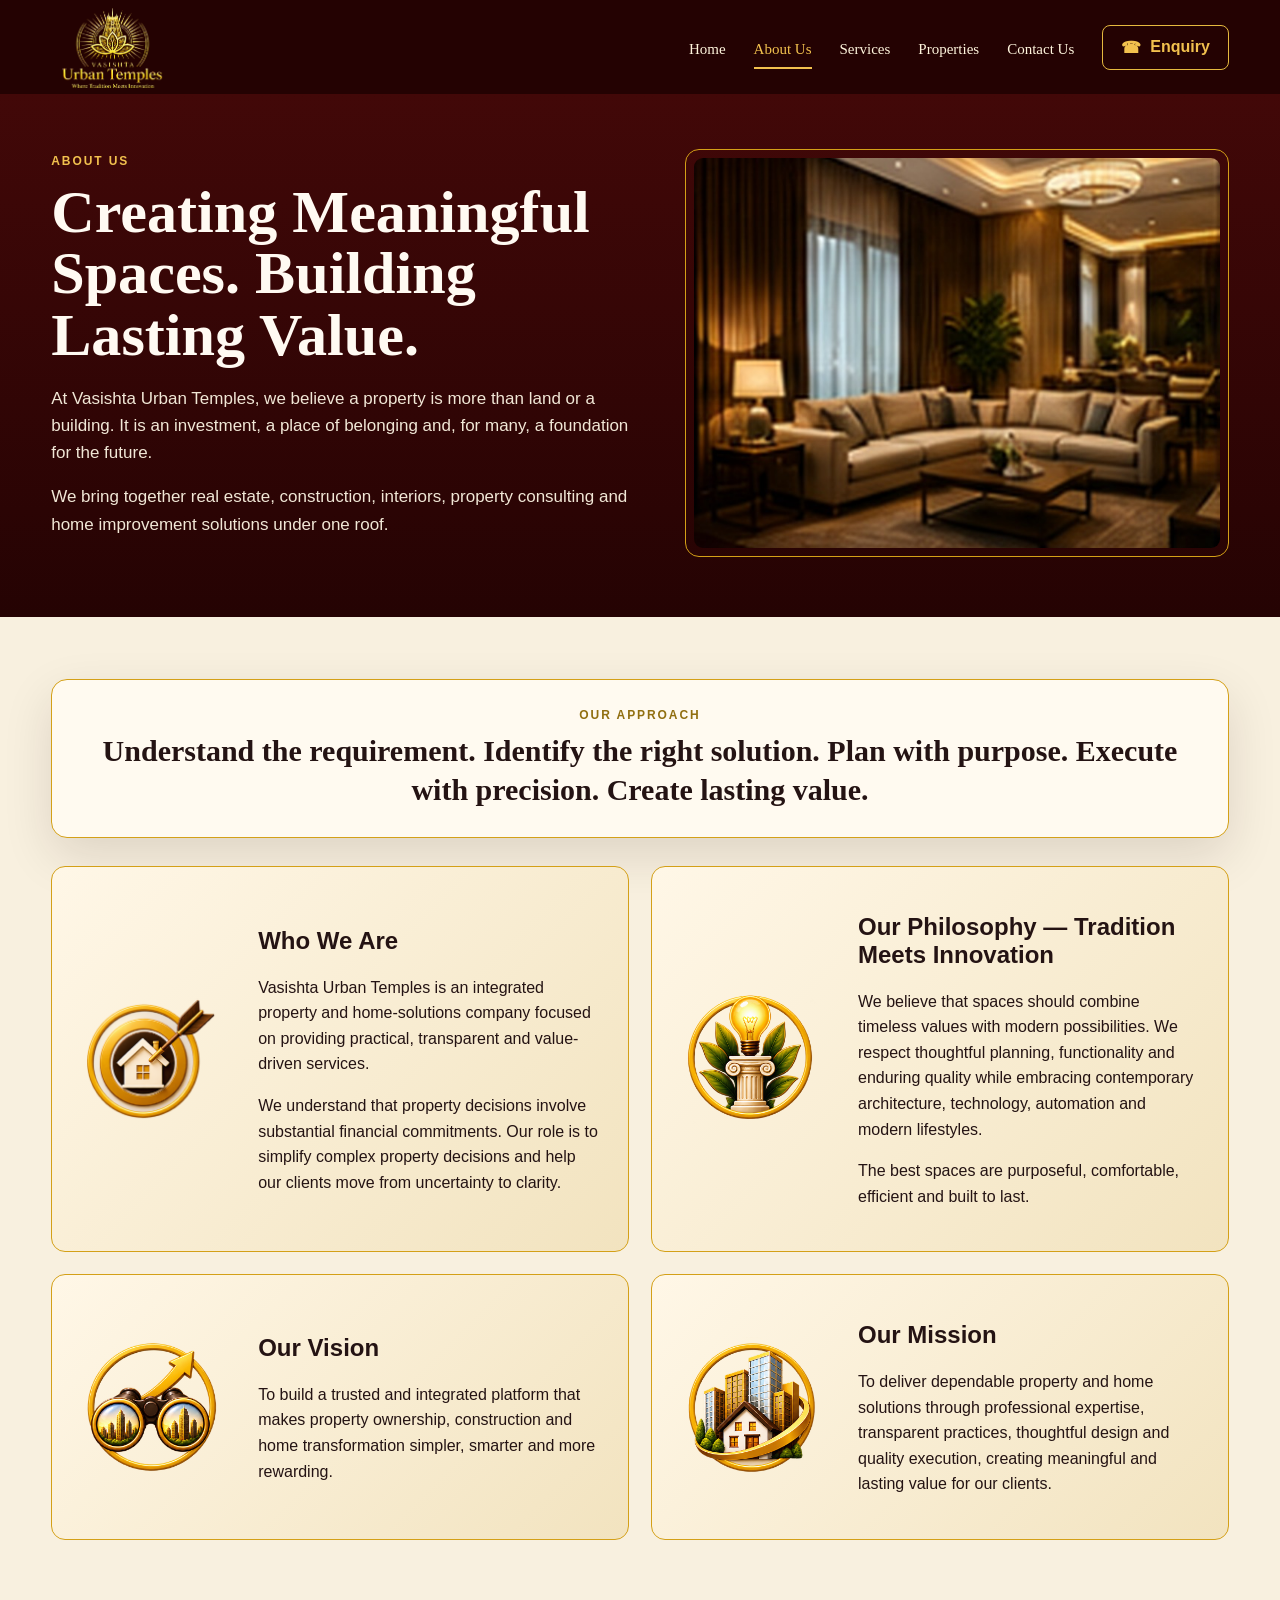
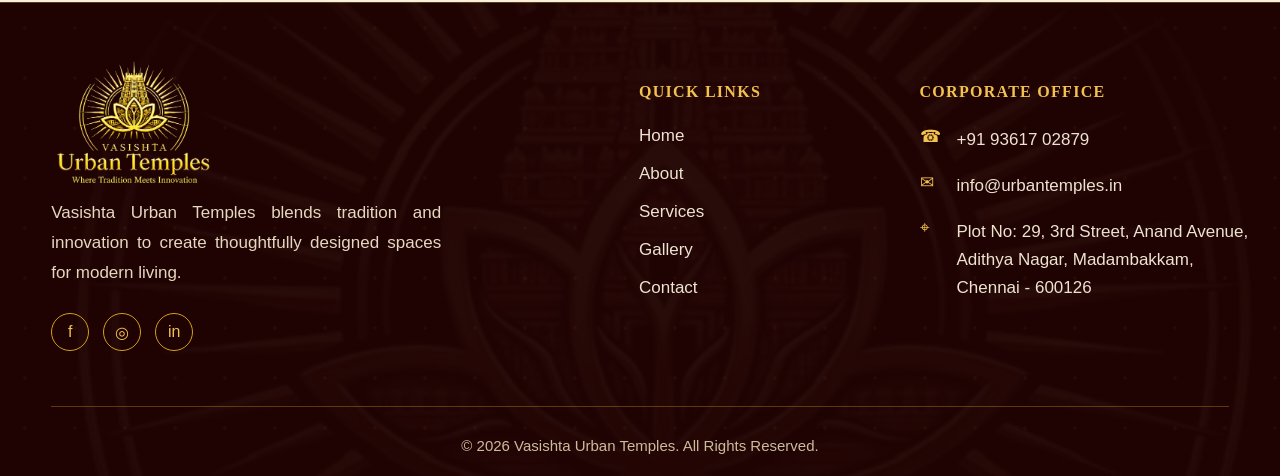
==== about.html @ 398b9331 "Updated Commit" ====
<!doctype html>
<html lang="en">

<head>
    <meta charset="utf-8">
    <meta name="viewport" content="width=device-width, initial-scale=1">
    <title>About Us | Vasishta Urban Temples</title>
    <meta name="description"
        content="Learn about Vasishta Urban Temples, our approach, philosophy, vision and mission.">
    <link rel="stylesheet" href="css/style.css">
</head>

<body data-page="about">

    <header class="site-header" id="site-header">
        <div class="header-ornament ornament-left"></div>
        <div class="header-inner container">
            <a class="brand" href="index.html" aria-label="Vasishta Urban Temples home">
                <img src="assets/logo/logo-transparent.png" alt="Vasishta Urban Temples logo">
            </a>
            <button class="menu-toggle" aria-label="Open navigation" aria-expanded="false" aria-controls="primary-nav">
                <span></span><span></span><span></span>
            </button>
            <nav id="primary-nav" class="primary-nav" aria-label="Primary navigation">
                <a data-page="home" href="index.html">Home</a>
                <a data-page="about" href="about.html">About Us</a>
                <a data-page="services" href="services.html">Services</a>
                <a data-page="properties" href="properties.html">Properties</a>
                <!-- <a data-page="why" href="index.html#why-choose-us">Why Us</a>
      <a data-page="projects" href="properties.html#projects">Projects</a>
      <a data-page="blog" href="about.html#philosophy">Blog</a> -->
                <a data-page="contact" href="contact.html">Contact Us</a>
            </nav>
            <a class="header-enquiry" href="contact.html"><span class="phone-icon">☎</span> Enquiry</a>
        </div>
        <div class="header-ornament ornament-right"></div>
    </header>
    <main>
        <section class="page-hero about-hero">
            <div class="container page-hero-grid">
                <div class="reveal"><span class="eyebrow">About Us</span>
                    <h1>Creating Meaningful Spaces. Building Lasting Value.</h1>
                    <p>At Vasishta Urban Temples, we believe a property is more than land or a building. It is an
                        investment, a place of belonging and, for many, a foundation for the future.</p>
                    <p>We bring together real estate, construction, interiors, property consulting and home improvement
                        solutions under one roof.</p>
                </div>
                <div class="page-hero-image reveal"><img src="assets/about/interior.jpg"
                        alt="Warm contemporary interior"></div>
            </div>
        </section>
        <section class="cream-section">
            <div class="container">

                <div class="approach-card reveal">
                    <div class="eyebrow dark">Our Approach</div>
                    <h2>Understand the requirement. Identify the right solution. Plan with purpose. Execute with
                        precision. Create lasting value.</h2>
                </div>

                <div class="two-card-grid">

                    <div class="vision-card">
                        <div class="about-card-icon">
                            <img src="assets/about-icons/who-we-are.png" alt="Who We Are">
                        </div>

                        <div class="about-card-content">
                            <h2>Who We Are</h2>

                            <p>
                                Vasishta Urban Temples is an integrated property and home-solutions
                                company focused on providing practical, transparent and value-driven services.
                            </p>

                            <p>
                                We understand that property decisions involve substantial financial
                                commitments. Our role is to simplify complex property decisions and help
                                our clients move from uncertainty to clarity.
                            </p>
                        </div>
                    </div>

                    <div class="vision-card">
                        <div class="about-card-icon">
                            <img src="assets/about-icons/philosophy.png" alt="Our Philosophy">
                        </div>

                        <div class="about-card-content">
                            <h2>Our Philosophy — Tradition Meets Innovation</h2>

                            <p>
                                We believe that spaces should combine timeless values with modern
                                possibilities. We respect thoughtful planning, functionality and enduring
                                quality while embracing contemporary architecture, technology, automation
                                and modern lifestyles.
                            </p>

                            <p>
                                The best spaces are purposeful, comfortable, efficient and built to last.
                            </p>
                        </div>
                    </div>

                </div>
                <div class="vision-mission">

                    <div class="vision-card">
                        <div class="about-card-icon">
                            <img src="assets/about-icons/vision.png" alt="Our Vision">
                        </div>

                        <div class="about-card-content">
                            <h2>Our Vision</h2>

                            <p>
                                To build a trusted and integrated platform that makes property ownership,
                                construction and home transformation simpler, smarter and more rewarding.
                            </p>
                        </div>
                    </div>

                    <div class="vision-card">
                        <div class="about-card-icon">
                            <img src="assets/about-icons/mission.png" alt="Our Mission">
                        </div>

                        <div class="about-card-content">
                            <h2>Our Mission</h2>

                            <p>
                                To deliver dependable property and home solutions through professional
                                expertise, transparent practices, thoughtful design and quality execution,
                                creating meaningful and lasting value for our clients.
                            </p>
                        </div>
                    </div>

                </div>
            </div>
        </section>
        <!-- <section class="about-journey-section">
            <div class="container">

                <div class="about-journey-header reveal">
                    <span class="eyebrow">OUR APPROACH</span>

                    <h2>
                        A Better Property Journey
                        <span>Starts With Better Decisions.</span>
                    </h2>

                    <p>
                        We help people find the right property, create the right home,
                        improve the spaces they already own and make better property decisions.
                    </p>
                </div>

                <div class="about-journey-grid">

        
                    <<article class="about-journey-card reveal">
                        <div class="about-journey-icon">
                            <svg viewBox="0 0 64 64">
                                <path d="M8 31 32 11l24 20" />
                                <path d="M14 28v25h36V28" />
                                <path d="M25 53V37h14v16" />
                            </svg>
                        </div>


                        <h3>Find the Right Property</h3>

                        <p>
                            Identify properties that match your location, budget,
                            requirements and long-term objectives.
                        </p>
                    </article>


                    <article class="about-journey-card reveal">
                        <div class="about-journey-icon">
                            <svg viewBox="0 0 64 64">
                                <path d="M10 54V25l22-15 22 15v29Z" />
                                <path d="M20 54V38h24v16" />
                                <path d="M22 25h20" />
                            </svg>
                        </div>

                        <h3>Create the Right Home</h3>

                        <p>
                            From planning to construction and interiors, we help create
                            spaces that combine functionality, quality and thoughtful design.
                        </p>
                    </article>


                    <article class="about-journey-card reveal">
                        <div class="about-journey-icon">
                            <svg viewBox="0 0 64 64">
                                <path d="M12 48h40" />
                                <path d="M18 42V27h9v15" />
                                <path d="M28 42V19h9v23" />
                                <path d="M38 42V25h9v17" />
                                <path d="M14 18l12-7 11 5 14-9" />
                            </svg>
                        </div>


                        <h3>Transform What You Own</h3>

                        <p>
                            Improve existing spaces through renovation, interiors,
                            smart-home solutions, security and practical upgrades.
                        </p>
                    </article>

                </div>

                <section class="about-belief-section">

                    <div class="container">

                        <div class="about-belief-intro reveal">

                            <div>
                                <span class="eyebrow">WHAT WE BELIEVE</span>

                                <h2>
                                    Spaces Should Be
                                    <span>Purposeful, Personal &amp; Built to Last.</span>
                                </h2>
                            </div>

                            <p>
                                We believe the best spaces are not merely impressive.
                                They should be purposeful, comfortable, efficient and
                                built to last.
                            </p>

                        </div>


                        <div class="about-belief-grid">

                            <article class="about-belief-card reveal">

                                <div class="belief-icon">
                                    <svg viewBox="0 0 64 64">
                                        <path d="M8 31 32 10l24 21" />
                                        <path d="M14 28v26h36V28" />
                                        <path d="M25 54V38h14v16" />
                                    </svg>
                                </div>


                                <h3>Purpose Over Appearance</h3>

                                <p>
                                    Good spaces are designed around how people live,
                                    work and use them — not simply how they look.
                                </p>

                            </article>


                            <article class="about-belief-card reveal">

                                <div class="belief-icon">
                                    <svg viewBox="0 0 64 64">
                                        <circle cx="32" cy="32" r="22" />
                                        <path d="M19 32h26" />
                                        <path d="M32 19v26" />
                                        <path d="m21 21 22 22" />
                                    </svg>
                                </div>


                                <h3>Tradition Meets Innovation</h3>

                                <p>
                                    We respect timeless values while embracing
                                    contemporary architecture, technology and modern lifestyles.
                                </p>

                            </article>

                            <article class="about-belief-card reveal">

                                <div class="belief-icon">
                                    <svg viewBox="0 0 64 64">
                                        <path d="M10 52h44" />
                                        <path d="M16 43V29h8v14" />
                                        <path d="M28 43V21h8v22" />
                                        <path d="M40 43V14h8v29" />
                                        <path d="m12 21 13-7 11 5 16-10" />
                                    </svg>
                                </div>


                                <h3>Built for Lasting Value</h3>

                                <p>
                                    Our aim goes beyond completing a transaction or project.
                                    We focus on creating meaningful, long-term value.
                                </p>

                            </article>

                        </div>


                        <div class="about-belief-cta reveal">

                            <div>
                                <span class="eyebrow">BUILDING MORE THAN SPACES</span>

                                <h3>
                                    A property can be an investment.
                                    A thoughtfully created space can become a legacy.
                                </h3>
                            </div>

                            <a href="contact.html" class="btn btn-primary">
                                Talk to Us
                                <span>→</span>
                            </a>

                        </div>

                    </div>

                </section> -->

        </div>
        </section>
    </main>
    <footer class="site-footer">
        <div class="footer-pattern"></div>

        <div class="container footer-grid">

            <!-- LEFT : BRAND -->
            <div class="footer-brand">

                <img src="assets/logo/logo-transparent.png" alt="Vasishta Urban Temples" class="footer-logo">

                <p class="footer-description">
                    Vasishta Urban Temples blends tradition and innovation to create
                    thoughtfully designed spaces for modern living.
                </p>

                <div class="socials" aria-label="Social links">
                    <a href="#" aria-label="Facebook">f</a>
                    <a href="#" aria-label="Instagram">◎</a>
                    <a href="#" aria-label="LinkedIn">in</a>
                </div>

            </div>


            <!-- CENTER : QUICK LINKS -->
            <div class="footer-links-column">

                <h4>QUICK LINKS</h4>

                <div class="footer-links">
                    <a href="index.html">Home</a>
                    <a href="about.html">About</a>
                    <a href="services.html">Services</a>
                    <a href="properties.html">Gallery</a>
                    <a href="contact.html">Contact</a>
                </div>

            </div>


            <!-- RIGHT : CORPORATE OFFICE -->
            <div class="footer-contact">

                <h4>CORPORATE OFFICE</h4>

                <div class="footer-contact-item">
                    <span>☎</span>
                    <p>+91 93617 02879</p>
                </div>

                <div class="footer-contact-item">
                    <span>✉</span>
                    <p>info@urbantemples.in</p>
                </div>

                <div class="footer-contact-item">
                    <span>⌖</span>
                    <p>
                        Plot No: 29, 3rd Street, Anand Avenue,<br>
                        Adithya Nagar, Madambakkam,<br>
                        Chennai - 600126
                    </p>
                </div>

            </div>

        </div>


        <!-- COPYRIGHT -->
        <div class="footer-bottom container">

            <span>
                © 2026 Vasishta Urban Temples. All Rights Reserved.
            </span>

        </div>

    </footer>
    <script src="js/script.js"></script>
</body>

</html>
---- css/style.css ----
/* ============================================================
   VASISHTA URBAN TEMPLES — CLEANED STYLESHEET
   Base styles first; all responsive media queries grouped at bottom.
   Exact duplicate selectors merged with final declarations preserved.
   ============================================================ */

/* ============================================================
   GLOBAL
   ============================================================ */
:root {
    --maroon: #3a0505;
    --maroon-2: #250303;
    --maroon-3: #4a0808;
    --gold: #d4a017;
    --gold-2: #e5b93f;
    --gold-3: #f2c14e;
    --cream: #f8f0df;
    --cream-2: #fff8ea;
    --ink: #241313;
    --white: #fffaf2;
    --shadow: 0 22px 55px rgba(0, 0, 0, .32);
    --max: 1260px;
}

* {
    box-sizing: border-box;
}

html {
    scroll-behavior: smooth;
}

body {
    margin: 0;
    font-family: Arial, Inter, sans-serif;
    background: var(--maroon-2);
    color: var(--white);
    overflow-x: hidden;
}

img {
    max-width: 100%;
    display: block;
}

a {
    color: inherit;
    text-decoration: none;
}

.container {
    width: min(92%, var(--max));
    margin: auto;
}

.section-dark {
    background: radial-gradient(circle at 50% 20%, rgba(212, 160, 23, .08), transparent 35%), linear-gradient(180deg, #350606, #250303);
}

body:before {
    left: -80px;
    top: 18%;
    transform: rotate(-11deg);
}

body:after {
    right: -85px;
    bottom: 4%;
    transform: rotate(11deg);
}

/* ============================================================
   HEADER / NAVIGATION
   ============================================================ */
.site-header {
    position: sticky;
    top: 0;
    z-index: 50;
    background: rgba(37, 3, 3, .96);
    border-bottom: none;
}

.site-header::after {
    content: "";
    position: absolute;
    left: 0;
    right: 0;
    bottom: 0;
    height: .5px;
    background: var(--gold);
    opacity: 0;
    transition: opacity .25s ease;
}

.site-header.scrolled {
    background: rgba(37, 3, 3, 0.75);
    backdrop-filter: blur(10px);
    -webkit-backdrop-filter: blur(10px);
}

.site-header.scrolled::after {
    opacity: 0;
}

.header-inner {
    min-height: 94px;
    display: flex;
    align-items: center;
    gap: 28px;
    position: relative;
}

.brand {
    width: 255px;
    height: 86px;
    display: flex;
    align-items: center;
    transform: translateX(-65px);
}

.brand img {
    width: 100%;
    height: 82px;
    max-height: none;
    object-fit: contain;
    object-position: center;
    display: block;
}

.primary-nav {
    margin-left: auto;
    display: flex;
    align-items: center;
    gap: 28px;
    font-family: Georgia, serif;
    font-size: 15px;
}

.primary-nav a {
    position: relative;
    color: #fff5dd;
    padding: 34px 0 29px;
    white-space: nowrap;
}

.primary-nav a:after {
    content: "";
    position: absolute;
    left: 0;
    right: 0;
    bottom: 18px;
    height: 2px;
    background: transparent;
    transition: .25s;
}

.primary-nav a:hover, .primary-nav a.active {
    color: var(--gold-3);
}

.primary-nav a:hover:after, .primary-nav a.active:after {
    background: var(--gold-3);
}

.header-enquiry {
    border: 1.5px solid var(--gold-2);
    border-radius: 8px;
    padding: 12px 18px;
    display: flex;
    gap: 9px;
    align-items: center;
    color: var(--gold-3);
    font-weight: 700;
    white-space: nowrap;
}

.menu-toggle {
    display: none;
    background: transparent;
    border: 0;
    color: #fff;
    cursor: pointer;
}

.menu-toggle span {
    display: block;
    width: 27px;
    height: 2px;
    background: var(--gold-3);
    margin: 5px 0;
}

/* ============================================================
   HOME / HERO
   ============================================================ */
.hero {
    position: relative;
    min-height: 590px;
    display: flex;
    align-items: center;
    overflow: hidden;
}

.hero-image {
    position: absolute;
    inset: 0;
    background: url("../assets/hero/hero-house.jpg") center right/cover no-repeat;
}

.hero-overlay {
    position: absolute;
    inset: 0;
    background: linear-gradient(90deg, rgba(20, 0, 0, .98) 0%, rgba(32, 2, 2, .92) 36%, rgba(27, 0, 0, .2) 67%, rgba(20, 0, 0, .1) 100%);
}

.hero-content {
    position: relative;
    z-index: 2;
}

.hero-copy {
    width: min(62%, 740px);
    padding: 65px 0;
}

.eyebrow {
    letter-spacing: .16em;
    text-transform: uppercase;
    color: var(--gold-3);
    font-size: 12px;
    font-weight: 800;
}

.hero h1, .page-hero h1, .compact-hero h1, .section-heading h2, .cta-box h2, .legacy-inner h2 {
    font-family: Georgia, serif;
}

.hero h1 {
    font-size: clamp(52px, 6vw, 81px);
    line-height: .98;
    margin: 18px 0 20px;
    font-weight: 700;
}

.hero h1 span {
    color: var(--gold-3);
}

.hero h1 b {
    color: #fffdf3;
    font-weight: 700;
}

.hero-services {
    font-family: Georgia, serif;
    font-size: 20px;
    color: var(--gold-3);
    margin-bottom: 12px;
}

.hero p {
    font-size: 18px;
    line-height: 1.5;
    max-width: 690px;
    color: #f7efe2;
}

.hero-actions {
    display: flex;
    gap: 16px;
    flex-wrap: wrap;
    margin-top: 28px;
}

.btn {
    display: inline-flex;
    align-items: center;
    justify-content: center;
    gap: 10px;
    padding: 14px 25px;
    border-radius: 8px;
    font-weight: 800;
    transition: .25s;
    border: 1.5px solid transparent;
    cursor: pointer;
}

.btn:hover {
    transform: translateY(-2px);
    filter: brightness(1.05);
}

.btn-primary {
    background: linear-gradient(180deg, var(--gold-3), var(--gold));
    color: #2b0808;
    box-shadow: 0 10px 25px rgba(212, 160, 23, .18);
}

.btn-outline {
    border-color: var(--gold-2);
    color: #fff5df;
    background: rgba(0, 0, 0, .16);
}

.journey {
    padding: 30px 0 30px;
    background: var(--maroon-2);
}

.cream-panel {
    background: var(--cream);
    color: var(--ink);
    border: 2px solid var(--gold-2);
    border-radius: 22px;
    padding: 22px 28px 16px;
    box-shadow: var(--shadow);
    position: relative;
    margin-top: 0px;
    z-index: 3;
}

.lead {
    text-align: justify;
    text-align-last: left;
    max-width: 800px;
    margin: 0 auto 24px;
    line-height: 1.45;
}

.journey-grid {
    display: grid;
    grid-template-columns: repeat(6, 1fr);
    gap: 0;
    width: 100%;
    box-sizing: border-box;
    padding-left: 10px;
    padding-right: 10px;
}

.journey-item {
    padding: 8px 15px;
    text-align: center;
    border-right: 1px solid rgba(212, 160, 23, .6);
}

.journey-grid article p{
    text-align: center;
    text-align-last: center;
}

.round-icon {
    width: 88px;
    height: 68px;
    /* border: 2px solid var(--gold); */
    border-radius: 50%;
    display: grid;
    place-items: center;
    margin: 0 auto 10px;
    font-size: 30px;
    font-weight: 700;
    color: #582006;
    background: transparent;
}

.round-icon img {
    width: 68px;
    height: 68px;
    display: block;
    object-fit: contain;
}

.journey-item .round-icon svg {
    width: 34px;
    height: 34px;
    fill: none;
    stroke: #5a2108;
    stroke-width: 2.2;
    stroke-linecap: round;
    stroke-linejoin: round;
}

/* ============================================================
   WHY CHOOSE US
   ============================================================ */
.why {
    padding: 12px 0 42px;
}

.section-heading {
    text-align: center;
    margin: 10px auto 28px;
}

.section-heading h2 {
    font-size: 38px;
    color: var(--gold-3);
    margin: 0 0 5px;
}

.section-heading p {
    margin: 0;
    color: #fff7e5;
    font-size: 17px;
}

.why-grid {
    display: grid;
    grid-template-columns: repeat(2, 1fr);
    gap: 20px;
    margin-top: 30px;
}

.why-item {
    display: flex;
    align-items: flex-start;
    gap: 18px;
    padding: 22px;
    border: 1px solid rgba(212,160,23,.35);
    border-radius: 16px;
    background: rgba(20,2,2,.28);
    transition: transform .3s ease, border-color .3s ease, background .3s ease;
}

.why-item:hover {
    transform: translateY(-5px);
    border-color: var(--gold-2);
    background: rgba(50,7,7,.5);
}

.feature-icon {
    width: 58px;
    height: 58px;
    flex: 0 0 58px;
    /* border: 2px solid var(--gold); */
    border-radius: 50%;
    display: grid;
    place-items: center;
    color: var(--gold-3);
    background: rgba(212, 160, 23, 0.04);
}

.feature-icon svg {
    width: 30px;
    height: 30px;
    display: block;
    fill: none;
    stroke: currentColor;
    stroke-width: 2.2;
    stroke-linecap: round;
    stroke-linejoin: round;
}

/* .feature-icon img {
    width: 38px;
    height: 38px;
    object-fit: contain;
    display: block;
} */

.why-item h3 {
    font: 700 19px Georgia, serif;
    color: var(--gold-3);
    margin: 0 0 5px;
}

.why-item p {
    margin: 0;
    color: #f2e8d8;
    line-height: 1.4;
}

/* ============================================================
   PAGE HERO / COMMON COMPONENTS
   ============================================================ */
.page-hero {
    padding: 55px 0 60px;
    background: linear-gradient(180deg, #420808, #250303);
}

.page-hero-grid {
    display: grid;
    grid-template-columns: 1fr .92fr;
    gap: 42px;
    align-items: center;
}

.page-hero h1 {
    font-size: clamp(38px, 4.7vw, 66px);
    line-height: 1.02;
    margin: 12px 0 20px;
}

.page-hero p {
    font-size: 17px;
    line-height: 1.6;
    color: #f1e7d6;
}

.page-hero-image {
    border: 1px solid var(--gold);
    padding: 8px;
    border-radius: 14px;
}

.page-hero-image img {
    border-radius: 9px;
    aspect-ratio: 1.35;
    object-fit: cover;
}

.cream-section {
    background: var(--cream);
    color: var(--ink);
    padding: 62px 0;
}

.approach-card {
    background: #fffaf0;
    border: 1.5px solid var(--gold);
    border-radius: 16px;
    padding: 28px 30px;
    text-align: center;
    box-shadow: 0 18px 50px rgba(34, 12, 12, .12);
    margin-bottom: 28px;
}

.approach-card h2 {
    font: 700 30px Georgia, serif;
    line-height: 1.3;
    margin: 9px 0 0;
}

.two-card-grid, .vision-mission {
    display: grid;
    grid-template-columns: repeat(2, 1fr);
    gap: 22px;
}

.light-card {
    background: #fffaf0;
    border: 1px solid rgba(212, 160, 23, .7);
    border-radius: 14px;
    padding: 28px;
    box-shadow: 0 12px 30px rgba(49, 26, 20, .08);
}

.light-card h2, .light-card h3 {
    font-family: Georgia, serif;
}

.light-card h3 {
    font-size: 25px;
    margin-top: 0;
}

.light-card p {
    line-height: 1.6;
}

.vision-mission {
    margin-top: 22px;
}

.vision-card {
    padding: 26px;
    border-radius: 14px;
    background: linear-gradient(135deg, #fff7e7, #f2e3bf);
    border: 1px solid var(--gold);
}

.vision-card h3 {
    font: 700 25px Georgia, serif;
    margin: 0 0 10px;
}

.vision-card p {
    line-height: 1.6;
}

.vision-card {
    display: flex;
    align-items: center;
    gap: 30px;
}

.vision-card .about-card-icon {
    flex: 0 0 150px;
}

.vision-card .about-card-icon img {
    width: 140px;
    height: 140px;
    object-fit: contain;
}

.vision-card .about-card-content {
    flex: 1;
}

/* ============================================================
   ABOUT PAGE
   ============================================================ */
.legacy-section {
    padding: 78px 0;
    background: linear-gradient(180deg, #370606, #240303);
}

.legacy-inner {
    max-width: 900px;
    text-align: center;
}

.legacy-inner h2 {
    font-size: 46px;
    color: var(--gold-3);
    margin: 9px 0;
}

.legacy-inner p {
    font-size: 18px;
    line-height: 1.7;
}

.legacy-inner blockquote {
    font: 700 24px Georgia, serif;
    color: #fff7e5;
    border-top: 1px solid var(--gold);
    border-bottom: 1px solid var(--gold);
    padding: 22px;
    margin: 28px 0;
}

.compact-hero {
    padding: 62px 0 46px;
    text-align: center;
}

.compact-hero .container {
    max-width: 900px;
}

.compact-hero h1 {
    font-size: 52px;
    margin: 14px 0;
}

.compact-hero p {
    font-size: 17px;
    line-height: 1.6;
    color: #f1e6d5;
}

.about-journey-section {
    position: relative;
    padding: 90px 0;
    background: radial-gradient(
            circle at 50% 10%,
            rgba(212,160,23,.08),
            transparent 35%
        ),
        linear-gradient(
            180deg,
            #350606,
            #200202
        );
    overflow: hidden;
}

.about-journey-header {
    max-width: 820px;
    margin: 0 auto 45px;
    text-align: center;
}

.about-journey-header .eyebrow {
    color: var(--gold-3);
    font-size: 12px;
    font-weight: 800;
    letter-spacing: .16em;
}

.about-journey-header h2 {
    margin: 14px 0 18px;
    font-family: Georgia, serif;
    font-size: clamp(38px, 5vw, 62px);
    line-height: 1.08;
    color: #fff7e5;
}

.about-journey-header h2 span {
    display: block;
    color: var(--gold-3);
}

.about-journey-header p {
    max-width: 720px;
    margin: auto;
    color: #e9ddca;
    font-size: 17px;
    line-height: 1.7;
}

.about-journey-grid {
    display: grid;
    grid-template-columns: repeat(3, 1fr);
    gap: 20px;
}

.about-journey-card {
    position: relative;
    padding: 32px 28px 30px;
    background: linear-gradient(
            145deg,
            rgba(255,248,234,.07),
            rgba(255,248,234,.025)
        );
    border: 1px solid rgba(212,160,23,.38);
    border-radius: 18px;
    transition: transform .3s ease,
        border-color .3s ease,
        background .3s ease;
}

.about-journey-card:hover {
    transform: translateY(-7px);
    border-color: var(--gold-2);
    background: linear-gradient(
            145deg,
            rgba(255,248,234,.10),
            rgba(255,248,234,.04)
        );
}

.about-journey-icon {
    width: 64px;
    height: 64px;
    display: grid;
    place-items: center;
    border: 2px solid var(--gold);
    border-radius: 50%;
    color: var(--gold-3);
    margin-bottom: 24px;
}

.about-journey-icon svg {
    width: 31px;
    height: 31px;
    fill: none;
    stroke: currentColor;
    stroke-width: 2.2;
    stroke-linecap: round;
    stroke-linejoin: round;
}

.about-journey-number {
    position: absolute;
    top: 25px;
    right: 25px;
    color: rgba(242,193,78,.45);
    font-size: 12px;
    font-weight: 800;
    letter-spacing: .08em;
}

.about-journey-card h3 {
    margin: 0 0 12px;
    color: var(--gold-3);
    font: 700 24px Georgia, serif;
}

.about-journey-card p {
    margin: 0;
    color: #e9ddca;
    font-size: 15px;
    line-height: 1.65;
}

.about-journey-footer {
    margin-top: 32px;
    padding: 30px 34px;
    display: flex;
    align-items: center;
    justify-content: space-between;
    gap: 30px;
    border-top: 1px solid rgba(212,160,23,.45);
    border-bottom: 1px solid rgba(212,160,23,.45);
    background: rgba(0,0,0,.14);
}

.about-journey-footer .eyebrow {
    color: var(--gold-3);
    font-size: 11px;
    letter-spacing: .15em;
}

.about-journey-footer h3 {
    margin: 7px 0 8px;
    color: #fff7e5;
    font: 700 28px Georgia, serif;
}

.about-journey-footer h3 + p {
    margin: 0;
    color: #dfd0b9;
    line-height: 1.6;
}

.about-belief-section {
    position: relative;
    margin-top: 90px;
    padding: 45px 0 0;
    background: radial-gradient(
            circle at 20% 15%,
            rgba(212,160,23,.07),
            transparent 32%
        ),
        linear-gradient(
            180deg,
            #350606,
            #210202
        );
    overflow: hidden;
}

.about-belief-section::before {
    content: "";
    position: absolute;
    inset: 0;
    background: linear-gradient(
            45deg,
            transparent 48%,
            rgba(212,160,23,.025) 49%,
            transparent 50%
        );
    background-size: 70px 70px;
    pointer-events: none;
}

.about-belief-intro {
    position: relative;
    z-index: 1;
    display: grid;
    grid-template-columns: 1.2fr .8fr;
    gap: 70px;
    align-items: end;
    margin-bottom: 45px;
}

.about-belief-intro .eyebrow {
    color: var(--gold-3);
    font-size: 11px;
    font-weight: 800;
    letter-spacing: .18em;
}

.about-belief-intro h2 {
    margin: 12px 0 0;
    font-family: Georgia, serif;
    font-size: clamp(38px, 5vw, 62px);
    line-height: 1.05;
    color: #fff8e8;
}

.about-belief-intro h2 span {
    display: block;
    color: var(--gold-3);
}

.about-belief-intro > p {
    max-width: 500px;
    margin: 0;
    color: #e9dcc8;
    font-size: 17px;
    line-height: 1.7;
}

.about-belief-grid {
    position: relative;
    z-index: 1;
    display: grid;
    grid-template-columns: repeat(3, 1fr);
    gap: 18px;
}

.about-belief-card {
    position: relative;
    padding: 30px 26px 28px;
    background: linear-gradient(
            145deg,
            rgba(255,248,234,.08),
            rgba(255,248,234,.025)
        );
    border: 1px solid rgba(212,160,23,.38);
    border-radius: 18px;
    transition: transform .3s ease,
        border-color .3s ease,
        background .3s ease;
}

.about-belief-card:hover {
    transform: translateY(-6px);
    border-color: var(--gold-2);
    background: linear-gradient(
            145deg,
            rgba(255,248,234,.12),
            rgba(255,248,234,.04)
        );
}

.about-belief-card h3 {
    margin: 0 0 11px;
    color: var(--gold-3);
    font: 700 22px Georgia, serif;
}

.about-belief-card p {
    margin: 0;
    color: #e7d9c4;
    font-size: 15px;
    line-height: 1.65;
}

.about-belief-cta {
    position: relative;
    z-index: 1;
    margin-top: 100px;
    padding: 35px 0 0;
    display: flex;
    flex-direction: column;
    align-items: center;
    justify-content: center;
    gap: 25px;
    border-top: none;
    border-bottom: none;
    background: transparent;
    text-align: center;
}

.about-belief-cta .eyebrow {
    color: var(--gold-3);
    font-size: 10px;
    font-weight: 800;
    letter-spacing: .18em;
}

.about-belief-cta h3 {
    max-width: 1000px;
    margin: 8px auto 0;
    color: #fff7e5;
    font: 700 25px/1.45 Georgia, serif;
    text-align: center;
}

.about-belief-cta .btn {
    align-self: center;
}

.about-card-icon {
    width: 150px;
    height: 150px;
    flex-shrink: 0;
    display: flex;
    align-items: center;
    justify-content: center;
}

.about-card-icon img {
    width: 140px;
    height: 140px;
    object-fit: contain;
    display: block;
}

.about-card {
    display: flex;
    align-items: center;
    gap: 30px;
}

/* ============================================================
   SERVICES PAGE
   ============================================================ */
.service-grid-section {
    padding: 40px 0 40px;
}

.service-grid {
    display: grid;
    grid-template-columns: repeat(3, 1fr);
    gap: 18px;
}

.service-card {
    background: linear-gradient(160deg, #fff9eb, #f3e5c5);
    color: var(--ink);
    border: 1px solid rgba(212, 160, 23, .85);
    border-radius: 12px;
    padding: 24px 22px 26px;
    position: relative;
    overflow: hidden;
    transition: .28s;
}

.service-card:hover {
    transform: translateY(-7px);
    box-shadow: 0 14px 30px rgba(0, 0, 0, .18);
}

.service-number {
    position: absolute;
    top: 12px;
    right: 14px;
    color: #b99424;
    font-weight: 800;
    font-size: 13px;
}

.service-icon {
    width: 58px;
    height: 58px;
    /* border: 2px solid var(--gold); */
    border-radius: 50%;
    display: grid;
    place-items: center;
    color: #6f5200;
    font-size: 25px;
    margin-bottom: 0 auto 13px;
}

.service-icon img {
    width: 38px;
    height: 38px;
    object-fit: contain;
    display: block;
}

.service-card h3 {
    font: 700 24px Georgia, serif;
    margin: 0 0 5px;
}

.service-card h4 {
    font: 700 15px Georgia, serif;
    color: #7c5a08;
    margin: 0 0 10px;
}

.service-card p {
    margin: 0;
    line-height: 1.5;
    font-size: 14px;
}

.service-cta {
    padding: 30px 0 55px;
}

.service-extension {
    padding: 75px 0 65px;
    background: radial-gradient(
            circle at 50% 15%,
            rgba(212,160,23,.07),
            transparent 35%
        ),
        linear-gradient(
            180deg,
            #350606,
            #250303
        );
}

.service-extension-icon img {
    width: 54px;
    height: 54px;
    object-fit: contain;
    display: block;
}

.service-extension .container {
    margin-top: -10px;
}

.service-extension .section-heading {
    max-width: 850px;
    margin-bottom: 40px;
}

.service-extension .section-heading .eyebrow {
    display: block;
    margin-bottom: 10px;
}

.service-extension-grid {
    display: grid;
    grid-template-columns: repeat(3, 1fr);
    gap: 20px;
}

.service-extension-card {
    position: relative;
    padding: 30px 26px;
    background: linear-gradient(
            145deg,
            rgba(255,248,234,.08),
            rgba(255,248,234,.025)
        );
    border: 1px solid rgba(212,160,23,.4);
    border-radius: 16px;
    transition: transform .3s ease,
        border-color .3s ease,
        background .3s ease;
}

.service-extension-card:hover {
    transform: translateY(-6px);
    border-color: var(--gold-2);
    background: linear-gradient(
            145deg,
            rgba(255,248,234,.12),
            rgba(255,248,234,.04)
        );
}

.service-extension-icon {
    width: 62px;
    height: 62px;
    display: grid;
    place-items: center;
    /* border: 2px solid var(--gold); */
    border-radius: 50%;
    color: var(--gold-3);
    margin-bottom: 22px;
}

.service-extension-icon svg {
    width: 30px;
    height: 30px;
    fill: none;
    stroke: currentColor;
    stroke-width: 2.2;
    stroke-linecap: round;
    stroke-linejoin: round;
}

.service-extension-card h3 {
    margin: 0 0 12px;
    color: var(--gold-3);
    font: 700 23px Georgia, serif;
}

.service-extension-card p {
    margin: 0 0 20px;
    color: #e8dcc8;
    font-size: 15px;
    line-height: 1.65;
}

.service-extension-link {
    display: inline-flex;
    align-items: center;
    gap: 8px;
    color: var(--gold-3);
    font-weight: 700;
    font-size: 14px;
    transition: gap .25s ease;
}

.service-extension-link:hover {
    gap: 13px;
}

/* ============================================================
   PROPERTIES PAGE
   ============================================================ */
.property-section {
    padding: 10px 0 70px;
}

.property-grid {
    display: grid;
    grid-template-columns: repeat(3, 1fr);
    gap: 16px;
    margin-top: 35px;
}

.property-card {
    background: var(--cream);
    color: var(--ink);
    border: 1px solid var(--gold);
    border-radius: 12px;
    overflow: hidden;
    box-shadow: 0 10px 25px rgba(0, 0, 0, .15);
}

.gallery-trigger {
    padding: 0;
    border: 0;
    background: none;
    width: 100%;
    display: block;
    cursor: pointer;
    color: inherit;
    text-align: left;
}

.gallery-trigger img {
    width: 100%;
    height: 220px;
    object-fit: cover;
    transition: .35s;
}

.gallery-trigger:hover img {
    transform: scale(1.05);
}

.gallery-trigger span {
    display: block;
    background: linear-gradient(180deg, #fff8e8, #f4e3bb);
    padding: 12px 14px;
    font: 700 16px Georgia, serif;
    text-align: center;
}

.property-card p {
    margin: 0;
    padding: 12px 14px 18px;
    font-size: 14px;
    line-height: 1.4;
    text-align: center;
}

.sell-grid {
    width: 100%;
    display: grid;
    grid-template-columns: repeat(2, minmax(0, 1fr));
    gap: 28px;
    margin-top: 45px;
    align-items: stretch;
}

.property-action-card {
    justify-content: flex-start;
    min-height: 460px;
    padding: 28px 24px;
    display: flex;
    flex-direction: column;
    align-items: flex-start;
    background: linear-gradient(
        145deg,
        #fffaf0,
        #f3e5c5
    );
    border: 1px solid var(--gold);
    border-radius: 16px;
    color: var(--ink);
    box-shadow: 0 15px 35px rgba(0,0,0,.12);
    transition: transform .3s ease,
        box-shadow .3s ease;
    width: 100% !important;
    min-width: 0;
}

.property-action-icon {
    width: 58px;
    height: 58px;
    display: grid;
    place-items: center;
    /* border: 2px solid var(--gold); */
    border-radius: 50%;
    color: #876500;
    margin-bottom: 18px;
}

.property-action-icon img {
    width: 68px;
    height: 68px;
    object-fit: contain;
    display: block;
}

.property-action-icon svg {
    width: 29px;
    height: 29px;
    fill: none;
    stroke: currentColor;
    stroke-width: 2.2;
    stroke-linecap: round;
    stroke-linejoin: round;
}

.property-action-card .eyebrow {
    display: block;
    margin-bottom: 10px;
}

.property-action-card h2 {
    margin: 10px 0 14px;
    font: 700 27px Georgia, serif;
    color: var(--ink);
}

.property-action-card > p {
    margin: 0;
    font-size: 15px;
    line-height: 1.65;
    color: #4a3730;
    max-width: 620px;
}

.property-action-points {
    width: 100%;
    display: grid;
    grid-template-columns: repeat(2, 1fr);
    gap: 12px 20px;
    margin: 25px 0 28px;
}

.property-action-points span {
    position: relative;
    padding-left: 18px;
    color: #654f13;
    font-size: 14px;
    font-weight: 700;
}

.property-action-points span::before {
    content: "✓";
    position: absolute;
    left: 0;
    color: var(--gold);
    font-weight: 800;
}

.property-action-card .btn {
    align-self: flex-start;
    min-height: 80px;
    height: 80px;
    display: flex;
    align-items: center;
    box-sizing: border-box;
    margin-top: auto;
    width: 100%;
    justify-content: center;
    padding: 12px 14px;
}

.sell-grid .light-card h2 {
    font: 700 24px Georgia, serif;
    line-height: 1.3;
}

.sell-grid .btn {
    margin-top: 10px;
}

.property-action-list {
    display: grid;
    grid-template-columns: repeat(2, 1fr);
    gap: 10px 18px;
    margin: 24px 0 18px;
}

.property-action-list span {
    position: relative;
    padding-left: 18px;
    font-size: 14px;
    color: #5a430d;
    font-weight: 700;
}

.property-action-list span::before {
    content: "✓";
    position: absolute;
    left: 0;
    color: var(--gold);
    font-weight: 800;
}

.property-action-note {
    margin-top: 4px !important;
    margin-bottom: 22px !important;
    font-size: 14px !important;
    color: #6b574a !important;
}

.property-actions-section {
    width: 100% !important;
    display: block !important;
    clear: both;
    grid-column: 1 / -1 !important;
    padding: 80px 0 25px;
    background: radial-gradient(
            circle at 50% 10%,
            rgba(212,160,23,.07),
            transparent 35%
        ),
        linear-gradient(
            180deg,
            #350606,
            #250303
        );
}

.property-actions-section > .container {
    margin: 0 auto;
    width: min(92%, var(--max)) !important;
    max-width: var(--max) !important;
    margin-left: auto !important;
    margin-right: auto !important;
}

.property-actions-section .section-heading {
    width: 100%;
    max-width: 900px;
    margin: 0 auto 45px;
    text-align: center;
}

.property-actions-section .section-heading .eyebrow {
    display: block;
    margin-bottom: 10px;
}

.property-actions-grid {
    align-items: stretch;
    width: 100% !important;
    display: grid !important;
    grid-template-columns: repeat(2, minmax(0, 285px)) !important;
    justify-content: center;
    gap: 22px;
    margin: 0 auto;
}

.property-action-card:hover {
    transform: translateY(-6px);
    box-shadow: 0 20px 40px rgba(0,0,0,.18);
}

.property-action-card h3 {
    margin: 0 0 12px;
    font: 700 22px/1.2 Georgia, serif;
    color: var(--ink);
}

.property-action-card p {
    margin: 0;
    color: #514239;
    font-size: 14px;
    line-height: 1.6;
}

/* ============================================================
   CONTACT / FORMS
   ============================================================ */
.contact-wrap {
    background: linear-gradient(90deg, #2b0505 0 52%, #f7efdf 52%);
    padding: 58px 0;
}

.contact-shell {
    width: min(1180px, 92%);
    margin: 0 auto;
    display: grid;
    grid-template-columns: 1fr 0.82fr;
    gap: 50px;
    align-items: start;
}

.contact-info {
    padding: 55px 30px 40px 0;
    position: relative;
    left: 0 !important;
    top: 0 !important;
    width: 100% !important;
    max-width: 100% !important;
    box-sizing: border-box;
}

.contact-info h1 {
    font: 700 48px Georgia, serif;
    margin: 12px 0 17px;
}

.contact-info>p {
    color: #eee2d1;
    font-size: 16px;
    line-height: 1.65;
    max-width: 560px;
}

.contact-list {
    margin-top: 28px;
    display: grid;
    gap: 18px;
}

.contact-list>div {
    display: flex;
    align-items: flex-start;
    gap: 16px;
    max-width: 620px;
}

.contact-list span {
    width: 34px;
    height: 34px;
    border: 1px solid var(--gold);
    border-radius: 50%;
    display: grid;
    place-items: center;
    color: var(--gold-3);
    flex: 0 0 34px;
}

.contact-list a, .contact-list p {
    margin: 0;
    padding-top: 5px;
    color: #fff3da;
}

.contact-form-card {
    justify-self: end;
    background: #fffaf1;
    color: var(--ink);
    padding: 28px;
    border: 1px solid var(--gold);
    border-radius: 10px;
    width: 480px !important;
    max-width: 480px !important;
    position: relative !important;
    left: 38px !important;
    transform: none !important;
    margin: 0 !important;
    box-sizing: border-box;
}

.contact-form-card h2 {
    margin: 6px 0 22px;
    font: 700 28px Georgia, serif;
    line-height: 1.2;
    color: var(--ink);
}

.form-grid {
    display: grid;
    grid-template-columns: 1fr 1fr;
    gap: 14px;
}

.form-grid label {
    font-size: 12px;
    font-weight: 700;
    color: #6e540e;
}

.form-grid .full {
    grid-column: 1/-1;
}

.form-grid .full-width {
    grid-column: 1 / -1;
}

.form-grid input, .form-grid select, .form-grid textarea {
    width: 100%;
    box-sizing: border-box;
    padding: 12px 14px;
    border: 1px solid #d7c7a8;
    border-radius: 6px;
    background: #fff;
    font-size: 14px;
}

.form-grid textarea {
    min-height: 130px;
    resize: vertical;
}

.form-grid input:focus, .form-grid select:focus, .form-grid textarea:focus {
    border-color: var(--gold);
}

.form-submit {
    width: 100%;
    margin-top: 10px;
}

.form-note {
    font-size: 12px;
    color: #75664b;
    line-height: 1.5;
}

.form-status {
    margin-top: 12px;
    font-weight: 700;
}

.socials {
    display: flex;
    gap: 10px;
    margin-top: 22px;
}

.socials a {
    width: 34px;
    height: 34px;
    border: 1px solid var(--gold);
    border-radius: 50%;
    display: grid;
    place-items: center;
    color: var(--gold-3);
    font-size: 13px;
}

/* ============================================================
   FOOTER
   ============================================================ */
.site-footer {
    position: relative;
    background: linear-gradient(
            rgba(31, 3, 3, 0.96),
            rgba(31, 3, 3, 0.96)
        ),
        url("../assets/logo/emblem-transparent.png") center/cover no-repeat;
    padding: 55px 0 0;
    border-top: 1px solid rgba(212, 160, 23, .35);
    overflow: hidden;
}

.footer-pattern {
    position: absolute;
    inset: 0;
    background-image: radial-gradient(
            circle at 25px 25px,
            rgba(212,160,23,.04) 2px,
            transparent 2px
        );
    background-size: 50px 50px;
    pointer-events: none;
}

.footer-grid {
    position: relative;
    z-index: 2;
    display: grid;
    grid-template-columns: 1.5fr 1fr 1.3fr;
    gap: 90px;
    align-items: start;
    padding-left: 0px;
    padding-right: 0px;
}

.footer-brand {
    max-width: 430px;
    transform: translateX(0px);
}

.footer-logo {
    width: 220px;
    height: 125px;
    object-fit: contain;
    object-position: left center;
    margin-bottom: 15px;
}

.footer-description {
    max-width: 390px;
    margin: 0;
    color: #e6d7bf;
    font-size: 17px;
    line-height: 1.75;
    text-align: justify;
}

.footer-brand .socials {
    display: flex;
    gap: 14px;
    margin-top: 26px;
}

.footer-brand .socials a {
    width: 38px;
    height: 38px;
    display: grid;
    place-items: center;
    border: 1px solid var(--gold);
    border-radius: 50%;
    color: var(--gold-3);
    font-size: 16px;
    transition: .25s;
}

.footer-brand .socials a svg {
    width: 18px;
    height: 18px;
    fill: none;
    stroke: currentColor;
    stroke-width: 1.8;
}

.footer-brand .socials a:hover {
    background: var(--gold);
    color: #2a0505;
    transform: translateY(-3px);
}

.footer-links-column h4, .footer-contact h4 {
    margin: 25px 0 25px;
    color: var(--gold-3);
    font-family: Georgia, serif;
    font-size: 16px;
    letter-spacing: .08em;
}

.footer-links-column {
    transform: translateX(104px);
    text-align: left;
}

.footer-links {
    display: grid;
    gap: 18px;
}

.footer-links a {
    color: #eee2d0;
    font-size: 17px;
    transition: .25s;
}

.footer-links a:hover {
    color: var(--gold-3);
    transform: translateX(4px);
}

.footer-contact {
    justify-self: end;
    width: 100%;
    max-width: 390px;
    transform: translateX(32px);
}

.footer-contact-item {
    display: flex;
    align-items: flex-start;
    gap: 15px;
    margin-bottom: 18px;
}

.footer-contact h4 {
    font-size: 16px;
}

.footer-contact-item span {
    width: 22px;
    min-width: 22px;
    color: var(--gold-3);
    font-size: 17px;
}

.footer-contact-item p {
    margin: 0;
    color: #eee2d0;
    font-size: 17px;
    line-height: 1.65;
}

.footer-contact-item:nth-child(4) p {
    text-align: justify;
    flex: 1;
}

.footer-bottom {
    position: relative;
    z-index: 2;
    margin-top: 55px;
    padding: 30px 0 22px;
    border-top: 1px solid rgba(212, 160, 23, .35);
    display: flex;
    justify-content: center;
    align-items: center;
    color: #cdbb9d;
    font-size: 15px;
    text-align: center;
}

.footer-contact-item:last-child p {
    flex: 1;
    min-width: 0;
    margin: 0;
    text-align: justify;
    text-align-last: left;
    font-size: 17px;
    line-height: 1.65;
    overflow-wrap: break-word;
}

/* ============================================================
   LIGHTBOX / ANIMATIONS
   ============================================================ */
.lightbox {
    position: fixed;
    inset: 0;
    z-index: 100;
    display: none;
    align-items: center;
    justify-content: center;
    padding: 28px;
}

.lightbox.open {
    display: flex;
}

.lightbox-backdrop {
    position: absolute;
    inset: 0;
    background: rgba(7, 0, 0, .92);
}

.lightbox figure {
    position: relative;
    z-index: 2;
    max-width: min(86vw, 1150px);
    max-height: 88vh;
    margin: 0;
}

.lightbox figure img {
    max-height: 76vh;
    width: auto;
    max-width: 100%;
    object-fit: contain;
    border: 1px solid var(--gold);
    box-shadow: 0 28px 70px rgba(0, 0, 0, .5);
}

.lightbox figcaption {
    color: #fff;
    direction: ltr;
    text-align: center;
    margin-top: 10px;
}

.lightbox button {
    position: absolute;
    z-index: 3;
    background: rgba(58, 5, 5, .78);
    border: 1px solid var(--gold);
    color: var(--gold-3);
    width: 48px;
    height: 48px;
    border-radius: 50%;
    font-size: 33px;
    line-height: 1;
    cursor: pointer;
}

.lightbox-close {
    top: 28px;
    right: 28px;
}

.lightbox-prev {
    left: 28px;
    top: 50%;
    transform: translateY(-50%);
}

.lightbox-next {
    right: 28px;
    top: 50%;
    transform: translateY(-50%);
}

.reveal {
    opacity: 0;
    transform: translateY(20px);
    transition: opacity .6s ease, transform .6s ease;
}

.reveal.visible {
    opacity: 1;
    transform: none;
}

/* ============================================================
   OTHER BASE STYLES
   ============================================================ */
body:before, body:after {
    content: "";
    position: fixed;
    pointer-events: none;
    z-index: -1;
    opacity: .06;
    width: 280px;
    height: 280px;
    background: url("../assets/logo/emblem-transparent.png") center/contain no-repeat;
    filter: sepia(1) saturate(2);
}

.cream-panel:before, .cream-panel:after {
    content: "❖";
    position: absolute;
    color: var(--gold);
    font-size: 52px;
    top: 43%;
}

.cream-panel:before {
    display: none;
    left: -30px;
}

.cream-panel:after {
    display: none;
    right: -30px;
}

.cream-panel h2 {
    text-align: center;
    font: 700 30px Georgia, serif;
    margin: 0 0 5px;
}

.journey-item:last-child {
    border-right: 0;
}

.journey-item h3 {
    font: 700 18px Georgia, serif;
    margin: 6px 0;
    min-height: 65px;
    display: flex;
    align-items: center;
    justify-content: center;
}

.journey-item p {
    font-size: 14px;
    line-height: 1.35;
    margin: 0;
    text-align:justify;
    text-align-last: left;
}

.landscape-cta {
    padding: 30px 0 70px;
}

.cta-box {
    border-top: none;
    border-bottom: none;
    padding: 45px 20px 20px;
    display: flex;
    flex-direction: column;
    align-items: center;
    justify-content: center;
    gap: 28px;
    text-align: center;
}

.cta-box h2 {
    max-width: 1000px;
    margin: 0 auto;
    font-size: 34px;
    line-height: 1.2;
    text-align: center;
}

.cta-box .btn {
    align-self: center;
}

.cta-box p {
    max-width: 760px;
    line-height: 1.6;
    color: #efe5d2;
}

.eyebrow.dark {
    color: #916f10;
}

.belief-icon {
    width: 62px;
    height: 62px;
    display: grid;
    place-items: center;
    border: 2px solid var(--gold);
    border-radius: 50%;
    color: var(--gold-3);
    margin-bottom: 23px;
}

.belief-icon svg {
    width: 30px;
    height: 30px;
    fill: none;
    stroke: currentColor;
    stroke-width: 2.2;
    stroke-linecap: round;
    stroke-linejoin: round;
}

.belief-number {
    position: absolute;
    top: 25px;
    right: 24px;
    color: rgba(242,193,78,.45);
    font-size: 11px;
    font-weight: 800;
    letter-spacing: .1em;
}

/* ============================================================
   RESPONSIVE / MEDIA QUERIES
   ============================================================ */

@media (max-width:1050px) {
    .property-actions-grid {
        grid-template-columns: repeat(2, 1fr);
    }
}

@media (max-width:620px) {
    .property-actions-section {
        padding: 60px 0 50px;
    }

    .property-actions-grid {
        grid-template-columns: 1fr;
        gap: 18px;
    }

    .property-action-card {
        min-height: auto;
        padding: 26px 22px;
    }

    .property-action-card h3 {
        font-size: 21px;
    }

    .property-action-card .btn {
        margin-top: 24px;
        width: 100%;
    }

    .service-extension {
        padding: 60px 0 50px;
    }

    .service-extension .section-heading h2 {
        font-size: 32px;
    }

    .service-extension-card h3 {
        font-size: 21px;
    }

    .service-extension-card p {
        font-size: 14px;
    }

    .about-belief-section {
        padding: 60px 0;
    }

    .about-belief-intro h2 {
        font-size: 35px;
    }

    .about-belief-intro > p {
        font-size: 15px;
    }

    .about-belief-card {
        padding: 25px 22px;
    }

    .about-belief-card h3 {
        font-size: 20px;
    }

    .about-belief-card p {
        font-size: 14px;
    }

    .about-belief-cta {
        padding: 24px 20px;
    }

    .about-belief-cta h3 {
        font-size: 20px;
    }

    .about-belief-cta .btn {
        width: 100%;
    }

    .about-journey-section {
        padding: 65px 0;
    }

    .about-journey-header {
        margin-bottom: 30px;
    }

    .about-journey-header h2 {
        font-size: 34px;
    }

    .about-journey-header p {
        font-size: 15px;
    }

    .about-journey-card {
        padding: 25px 22px;
    }

    .about-journey-card h3 {
        font-size: 21px;
    }

    .about-journey-footer {
        padding: 24px 20px;
    }

    .about-journey-footer h3 {
        font-size: 23px;
    }

    .about-journey-footer .btn {
        width: 100%;
    }

    .container {
        width: min(94%, var(--max));
    }

    .header-inner {
        min-height: 74px !important;
        gap: 10px !important;
    }

    .brand {
        width: 120px !important;
        height: 50px !important;
        flex: 0 0 120px !important;
        transform: translateX(-25px);
        overflow: visible !important;
    }

    .brand img {
        width: 120px !important;
        height: 48px !important;
        max-width: 120px !important;
        max-height: 48px !important;
        object-fit: contain !important;
        object-position: center !important;
        display: block !important;
    }

    .header-enquiry {
        padding: 9px 12px;
        font-size: 12px;
    }

    .hero {
        min-height: 690px;
    }

    .hero-image {
        background-position: 63% top;
        background-size: auto 115%;
    }

    .hero-overlay {
        background: linear-gradient(180deg, rgba(30, 2, 2, .97), rgba(27, 1, 1, .78) 56%, rgba(27, 1, 1, .3));
    }

    .hero-copy {
        width: 100%;
        padding: 75px 0 50px;
    }

    .hero h1 {
        font-size: 52px;
    }

    .hero-services {
        font-size: 16px;
    }

    .hero p {
        font-size: 15px;
    }

    .hero-actions {
        display: flex;
        flex-wrap: nowrap;
        gap: 10px;
    }

    .hero-actions .btn {
        width: auto;
        flex: 1;
        padding: 13px 8px;
        font-size: 13px;
        white-space: nowrap;
    }

    .cream-panel {
        padding: 22px 15px;
    }

    .cream-panel:before, .cream-panel:after {
        display: none;
    }

    .cream-panel h2 {
        font-size: 25px;
    }

    .why-grid, .service-grid, .property-grid, .sell-grid, .two-card-grid, .vision-mission, .footer-grid {
        grid-template-columns: 1fr;
    }

    .journey-item {
        border-right: 0;
        border-bottom: 1px solid rgba(212, 160, 23, .5);
        padding: 20px 10px;
    }

    .journey-item:last-child {
        border-bottom: 1px solid rgba(212, 160, 23, .5);
    }

    .why-item {
        border-right: 0;
        border-bottom: 1px solid rgba(212, 160, 23, .35);
        padding: 18px 0;
    }

    .why-item:last-child {
        border-bottom: 0;
    }

    .section-heading h2 {
        font-size: 32px;
    }

    .cta-box {
        flex-direction: column;
        align-items: flex-start;
    }

    .cta-box h2 {
        font-size: 30px;
    }

    .page-hero h1, .compact-hero h1 {
        font-size: 41px;
    }

    .approach-card h2 {
        font-size: 24px;
    }

    .contact-info h1 {
        font-size: 38px !important;
        line-height: 1.08 !important;
        margin: 12px 0 17px !important;
    }

    .form-grid {
        grid-template-columns: 1fr !important;
        gap: 13px !important;
    }

    .form-grid .full {
        grid-column: auto;
    }

    .contact-wrap {
        background: linear-gradient(
            180deg,
            #2b0505 0 48%,
            #f7efdf 48% 100%
        ) !important;
        width: 100%;
        padding: 30px 0 40px !important;
        overflow-x: hidden;
    }

    .contact-form-card {
        justify-self: stretch !important;
        border-radius: 10px !important;
        width: 100% !important;
        max-width: 100% !important;
        position: static !important;
        left: auto !important;
        transform: none !important;
        margin: 0 !important;
        padding: 22px !important;
        box-sizing: border-box !important;
    }

    .footer-bottom {
        flex-direction: column;
        margin-top: 35px;
        padding: 22px 0;
    }

    .lightbox-prev {
        left: 12px;
    }

    .lightbox-next {
        right: 12px;
    }

    .lightbox-close {
        right: 12px;
        top: 12px;
    }

    .lightbox button {
        width: 42px;
        height: 42px;
        font-size: 29px;
    }

    .footer-grid {
        grid-template-columns: 1fr;
        gap: 35px;
    }

    .footer-brand {
        max-width: none;
    }

    .footer-logo {
        width: 190px;
        height: 110px;
    }

    .footer-links-column {
        text-align: left;
    }

    .footer-contact {
        justify-self: stretch;
        max-width: none;
    }

    .footer-links {
        gap: 13px;
    }

    .footer-links a {
        font-size: 15px;
    }

    .footer-contact-item p {
        font-size: 15px;
    }

    .property-action-list {
        grid-template-columns: 1fr;
        gap: 10px;
    }

    .sell-grid {
        width: 100%;
        grid-template-columns: 1fr;
        gap: 20px;
        margin-top: 30px;
    }

    .property-action-card h2 {
        font-size: 23px;
    }

    .property-action-points {
        grid-template-columns: 1fr;
        gap: 10px;
    }

    .site-footer .footer-grid {
        grid-template-columns: 1fr !important;
        width: 100% !important;
        gap: 0 !important;
    }

    .site-footer .footer-brand {
        width: 100% !important;
        max-width: 300px !important;
        margin-left: 15px !important;
        margin-right: auto !important;
        transform: none !important;
        text-align: left !important;
        position: relative;
        left: 05px !important;
    }

    .site-footer .footer-links-column {
        width: 100% !important;
        max-width: 300px !important;
        margin-left: 20px !important;
        margin-right: auto !important;
        transform: none !important;
        text-align: left !important;
        position: relative;
        top: 10px;
        left: 27 !important;
    }

    Corporate Office .site-footer .footer-contact {
        width: 100% !important;
        max-width: 300px !important;
        margin-left: 20px !important;
        margin-right: auto !important;
        transform: none !important;
        text-align: left !important;
    }

    .site-footer .footer-contact {
        position: relative;
        top: 25px;
        left: -15px !important;
    }

    .contact-shell {
        width: 92% !important;
        max-width: 92% !important;
        margin: 0 auto !important;
        display: grid !important;
        grid-template-columns: 1fr !important;
        gap: 28px !important;
    }

    .contact-info {
        position: static !important;
        width: 100% !important;
        max-width: 100% !important;
        padding: 25px 0 5px !important;
        margin: 0 !important;
        transform: none !important;
    }

    .contact-info > p {
        max-width: 100% !important;
        font-size: 15px !important;
        line-height: 1.6 !important;
    }

    .contact-form-card h2 {
        margin-bottom: 20px !important;
        font-size: 27px !important;
        line-height: 1.2 !important;
    }

    .form-grid .full, .form-grid .full-width {
        grid-column: auto !important;
    }

    .form-grid input, .form-grid select, .form-grid textarea {
        width: 100% !important;
        max-width: 100% !important;
    }

    .form-grid textarea {
        min-height: 120px !important;
    }

    .form-submit {
        width: 100% !important;
    }

    .contact-list {
        width: 100% !important;
        gap: 16px !important;
    }

    .contact-list > div {
        width: 100% !important;
        max-width: 100% !important;
    }
}

@media (max-width:900px) {
    .service-extension-grid {
        grid-template-columns: 1fr;
    }

    .service-extension-card {
        padding: 26px 22px;
    }

    .about-belief-intro {
        grid-template-columns: 1fr;
        gap: 20px;
    }

    .about-belief-grid {
        grid-template-columns: 1fr;
    }

    .about-belief-cta {
        flex-direction: column;
        align-items: flex-start;
    }

    .primary-nav {
        position: fixed;
        left: 0%;
        right: 0%;
        top: 74px;
        display: none;
        flex-direction: column;
        align-items: stretch;
        background: #260303;
        border: 1px solid var(--gold);
        border-bottom: none;
        border-radius: 0 0 12px 12px;
        padding: 8px 18px 16px;
        box-shadow: 0 18px 35px rgba(0, 0, 0, .3);
    }

    .primary-nav.open {
        display: flex;
    }

    .primary-nav a {
        padding: 14px 3px;
    }

    /* .primary-nav a:after {
        bottom: 6px;
    } */

    .header-enquiry {
        margin-left: auto;
    }

    .menu-toggle {
        display: block;
        order: 4;
    }

    .brand {
        width: 180px;
    }

    .hero {
        min-height: 680px;
    }

    .hero-image {
        background-position: 68% center;
    }

    .hero-copy {
        width: 70%;
    }

    .page-hero-grid {
        grid-template-columns: 1fr;
    }

    .page-hero-image {
        max-width: 650px;
        margin: auto;
    }

    .service-grid {
        grid-template-columns: repeat(2, 1fr);
    }

    .property-grid {
        grid-template-columns: repeat(2, 1fr);
    }

    .contact-wrap {
        background: linear-gradient(180deg, #2b0505 0 50%, #f7efdf 50%);
    }

    .contact-shell {
        grid-template-columns: 1fr;
    }

    .contact-info {
        padding: 5px 0 36px;
    }

    .contact-form-card {
        border-radius: 10px;
    }

    .footer-grid {
        grid-template-columns: 1fr 1fr;
    }

    .footer-contact {
        grid-column: auto;
    }
}

@media (max-width:800px) {
    .about-journey-grid {
        grid-template-columns: 1fr;
    }

    .about-journey-footer {
        flex-direction: column;
        align-items: flex-start;
    }

    .about-journey-header h2 {
        font-size: 40px;
    }
}

@media (max-width:1160px) {
    .primary-nav {
        gap: 18px;
        font-size: 14px;
    }

    .header-inner {
        gap: 16px;
    }

    .brand {
        width: 208px;
    }

    .journey-grid {
        grid-template-columns: repeat(3, 1fr);
        column-gap: 10px;
    }

    .journey-item:nth-child(3) {
        border-right: 0;
    }

    .journey-item:nth-child(4), .journey-item:nth-child(5) {
        margin-top: 10px;
    }

    .why-grid {
        display: grid;
        grid-template-columns: repeat(4, 1fr);
        gap: 18px;
        margin-top: 35px;
    }

    .why-item {
        display: flex;
        align-items: flex-start;
        gap: 18px;
        padding: 22px;
        border: 1px solid rgba(212,160,23,.35);
        border-radius: 16px;
        background: rgba(20,2,2,.28);
        transition: transform .3s ease, border-color .3s ease, background .3s ease;
    }

    .why-item:hover {
        transform: translateY(-4px);
        border-color: var(--gold-2);
        background: rgba(40,5,5,.55);
    }

    .feature-icon {
        width: 58px;
        height: 58px;
        flex: 0 0 58px;
        /* border: 2px solid var(--gold); */
        border-radius: 50%;
        display: grid;
        place-items: center;
        color: var(--gold-3);
        background: rgba(212, 160, 23, 0.04);
    }

    .feature-icon svg {
        width: 30px;
        height: 30px;
        display: block;
        fill: none;
        stroke: currentColor;
        stroke-width: 2.2;
        stroke-linecap: round;
        stroke-linejoin: round;
    }

    .why-item h3 {
        margin: 0 0 8px;
        color: var(--gold-2);
        font-size: 20px;
    }

    .why-item p {
        margin: 0;
        color: #fff3e0;
        line-height: 1.6;
        font-size: 15px;
    }

    .why-promise {
        text-align: center;
        margin-top: 40px;
        padding: 24px;
        border-top: 1px solid rgba(212,160,23,.45);
    }

    .why-promise h3 {
        margin: 0;
        color: var(--gold-2);
        font-family: Georgia,serif;
    }

    .why-item:nth-child(2) {
        border-right: 0;
    }

    .why-item:nth-child(3), .why-item:nth-child(4) {
        margin-top: 5px;
    }

    .footer-grid {
        grid-template-columns: 1fr;
    }

    /* .footer-contact {
        grid-column: 2/span 2;
    } */
}

@media (max-width:768px) {
    .why-grid {
        grid-template-columns: 1fr !important;
        gap: 18px !important;
    }

    .why-item {
        display: flex !important;
        flex-direction: row !important;
        align-items: center !important;
        gap: 18px !important;
        padding: 20px !important;
        box-sizing: border-box;
    }

    .why-item h3 {
        margin: 0 0 7px !important;
        font-size: 18px !important;
        line-height: 1.25 !important;
    }

    .why-item p {
        margin: 0 !important;
        font-size: 13px !important;
        line-height: 1.5 !important;
    }

    .why-promise h3 {
        font-size: 20px;
    }

    .why-item .feature-icon {
        width: 58px !important;
        height: 58px !important;
        min-width: 58px !important;
        flex: 0 0 58px !important;
        margin: 0 !important;
    }

    .why-item > div:last-child {
        flex: 1 !important;
        min-width: 0 !important;
    }
}

@media (max-width:380px) {
    .header-enquiry {
        display: none;
    }

    .menu-toggle {
        margin-left: auto;
    }

    .hero h1 {
        font-size: 37px;
    }

    .hero-copy {
        padding-top: 50px;
    }

    .brand {
        width: 145px;
    }
}

@media (min-width:769px) {
    .why-grid {
        align-items: start;
        margin-top: 70px !important;
    }

    .why-item {
        align-self: start;
        align-items: center !important;
    }

    .why {
        padding-top: 60px !important;
    }
}

@media (max-width: 768px) {
    .site-header::after {
        display: none !important;
    }

    .primary-nav a:after {
        display: none !important;
    }

    .hero {
        min-height: auto !important;
    } 

    .hero-copy {
        padding-top: 30px !important;
    }

}

@media (max-width: 768px) {
    .site-header::after {
        display: none !important;
    }

    .primary-nav a:after {
        display: none !important;
    }

    .hero {
        min-height: auto !important;
    }

    .hero-copy {
        padding-top: 30px !important;
    }

    .journey {
        padding-top: 50px;
    }

    .journey-panel.reveal {
        opacity: 1 !important;
        transform: none !important;
    }

    .journey-item:nth-child(6) .round-icon {
        margin-top: 10px !important;
    }

    .property-actions-grid {
        grid-template-columns: repeat(2, minmax(0, 1fr)) !important;
        gap: 18px !important;
    }

    .property-action-card {
        width: 100% !important;
        min-width: 0 !important;
    }

    .property-action-card .btn {
        width: 100% !important;
        max-width: 100% !important;
        min-width: 0 !important;
        padding: 10px 8px !important;
        font-size: 14px !important;
        white-space: normal !important;
        box-sizing: border-box !important;
    }

    .journey .lead {
        width: 99% !important;
        max-width: 85% !important;
        margin-left: auto !important;
        margin-right: auto !important;
        text-align: justify !important;
        text-align-last: left !important;
    }

    .vision-card {
        display: flex !important;
        flex-direction: column !important;
        align-items: center !important;
        text-align: left !important;
        gap: 18px !important;
    }

    .vision-card .about-card-icon {
        width: 110px !important;
        height: 110px !important;
        flex: none !important;
        margin: 0 auto !important;
        display: flex !important;
        align-items: center !important;
        justify-content: center !important;
    }

    .vision-card .about-card-icon img {
        width: 105px !important;
        height: 105px !important;
        object-fit: contain !important;
    }

    .vision-card .about-card-content {
        width: 100% !important;
        flex: none !important;
        text-align: left !important;
    }

    .vision-card .about-card-content h2 {
        text-align: center !important;
        margin-bottom: 18px !important;
    }

    .vision-card .about-card-content p {
        text-align: justify !important;
        text-align-last: left !important;
        line-height: 1.6 !important;
    }
}

@media (min-width: 769px) {
    .contact-info {
        transform: translateX(-35px) !important;
    }
}

/* Remove decorative lines under all Journey headings */
.journey-item h3::before,
.journey-item h3::after {
    display: none !important;
    content: none !important;
    border: none !important;
    box-shadow: none !important;
}

@media (max-width: 620px) {

    .service-grid {
        grid-template-columns: 1fr;
    }

    .service-icon {
        width: 54px;
        height: 54px;
        margin-bottom: 0 auto 12px;
    }

    .service-icon img {
        width: 54px;
        height: 54px;
    }
}

/* TWO PROPERTY ACTION CARDS */
.property-actions-grid {
    width: 100% !important;
    display: grid !important;
    grid-template-columns: repeat(2, 285px) !important;
    justify-content: center !important;
    gap: 36px !important;
    margin: 0 auto !important;
}

@media (max-width: 620px) {
    .property-actions-grid {
        width: 100% !important;
        grid-template-columns: 1fr !important;
        justify-content: center !important;
        gap: 18px !important;
    }

    .property-action-card {
        width: 100% !important;
    }
}
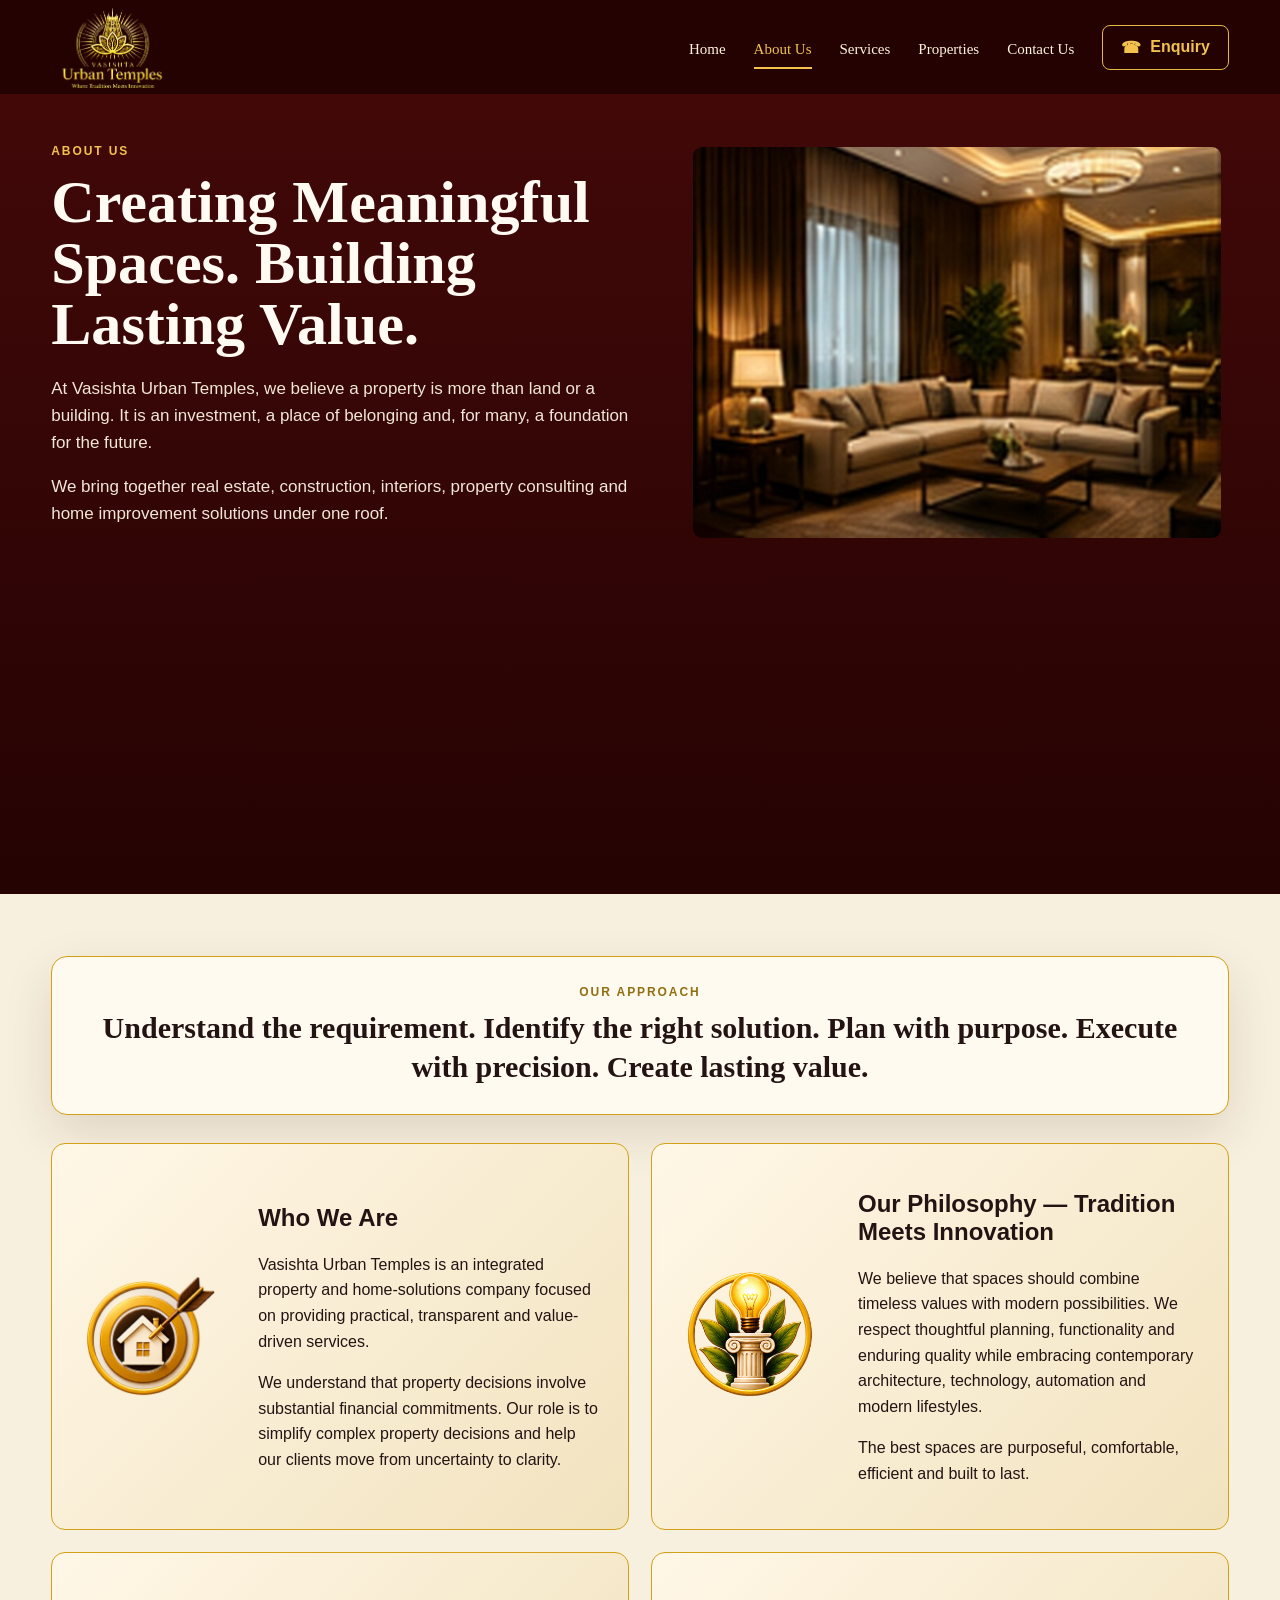
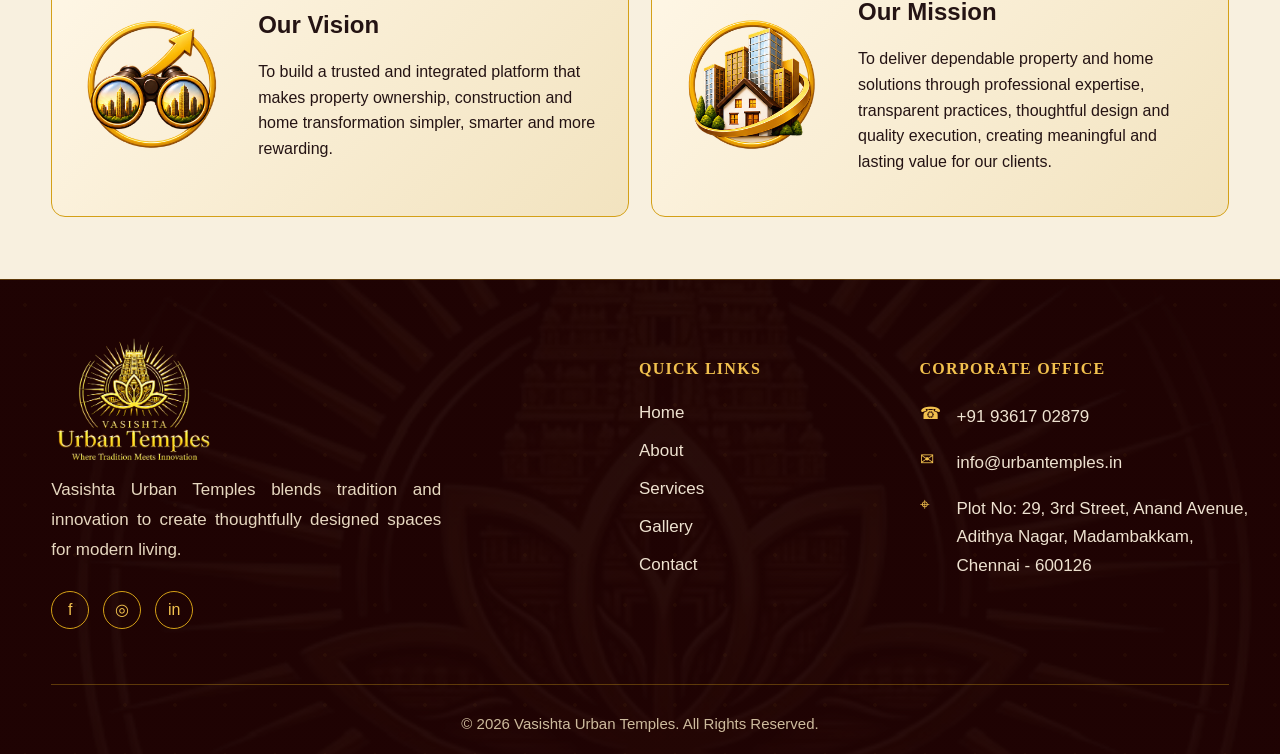
==== commit 6a4c688f: "Updated Mobile Responsive" ====
--- a/about.html
+++ b/about.html
@@ -5,6 +5,7 @@
     <meta charset="utf-8">
     <meta name="viewport" content="width=device-width, initial-scale=1">
     <title>About Us | Vasishta Urban Temples</title>
+    <link rel="icon" type="image/png" href="assets/images/vasishta-urban-temples-logo-exact-copy.png">
     <meta name="description"
         content="Learn about Vasishta Urban Temples, our approach, philosophy, vision and mission.">
     <link rel="stylesheet" href="css/style.css">
@@ -139,6 +140,7 @@
                 </div>
             </div>
         </section>
+        
         <!-- <section class="about-journey-section">
             <div class="container">
 
--- a/css/style.css
+++ b/css/style.css
@@ -469,11 +469,18 @@
     line-height: 1.4;
 }
 
+.why-promise{
+    text-align: center;
+    margin-top: 60px;
+}
+
 /* ============================================================
    PAGE HERO / COMMON COMPONENTS
    ============================================================ */
 .page-hero {
-    padding: 55px 0 60px;
+    min-height: calc(100vh - 100px);
+    padding: 10px 0 70px;
+    box-sizing: border-box;
     background: linear-gradient(180deg, #420808, #250303);
 }
 
@@ -482,6 +489,7 @@
     grid-template-columns: 1fr .92fr;
     gap: 42px;
     align-items: center;
+    transform: translateY(35px);
 }
 
 .page-hero h1 {
@@ -497,7 +505,7 @@
 }
 
 .page-hero-image {
-    border: 1px solid var(--gold);
+    /* border: 1px solid var(--gold); */
     padding: 8px;
     border-radius: 14px;
 }
@@ -1829,11 +1837,16 @@
 }
 
 .lightbox figure img {
-    max-height: 76vh;
-    width: auto;
-    max-width: 100%;
-    object-fit: contain;
+    width: min(1100px, 86vw);
+    height: min(480px, 76vh);
+
+    object-fit: cover;
+    object-position: center;
+
+    display: block;
+
     border: 1px solid var(--gold);
+
     box-shadow: 0 28px 70px rgba(0, 0, 0, .5);
 }
 
@@ -2183,16 +2196,21 @@
     }
 
     .hero-copy {
+        margin-top: -107px;
         width: 100%;
-        padding: 75px 0 50px;
-    }
+        padding: 0 0 50px;
+    }
+
+    .hero-copy > *:first-child {
+    margin-top: 0 !important;
+}
 
     .hero h1 {
         font-size: 52px;
     }
 
     .hero-services {
-        font-size: 16px;
+        font-size: 18px;
     }
 
     .hero p {
@@ -2640,8 +2658,9 @@
     }
 
     .journey-grid {
-        grid-template-columns: repeat(3, 1fr);
-        column-gap: 10px;
+        grid-template-columns: repeat(2, 1fr);
+        column-gap: 10px Im !important;
+        row-gap: 10px !important;
     }
 
     .journey-item:nth-child(3) {
@@ -2715,7 +2734,7 @@
     .why-promise {
         text-align: center;
         margin-top: 40px;
-        padding: 24px;
+        padding: 24px;;
         border-top: 1px solid rgba(212,160,23,.45);
     }
 
@@ -2999,4 +3018,763 @@
     .property-action-card {
         width: 100% !important;
     }
-}+}
+
+/* PROPERTY ACTION CARDS - ALIGNMENT */
+
+.property-action-card {
+    text-align: left;
+}
+
+/* Center the logo */
+.property-action-card .property-action-icon {
+    margin-left: auto !important;
+    margin-right: auto !important;
+}
+
+/* Center the small heading */
+.property-action-card .eyebrow {
+    width: 100%;
+    text-align: center !important;
+}
+
+/* Center the main heading */
+.property-action-card h3 {
+    width: 100%;
+    text-align: center !important;
+}
+
+/* Justify the description */
+.property-action-card p {
+    width: 100%;
+    text-align: justify !important;
+    text-align-last: left;
+}
+
+/* =========================================
+   SERVICES CARDS - CENTER + JUSTIFY
+========================================= */
+
+.service-card {
+    text-align: left;
+}
+
+/* Center the logo */
+.service-card .service-icon {
+    margin-left: auto !important;
+    margin-right: auto !important;
+}
+
+/* Center the main heading */
+.service-card h3 {
+    width: 100%;
+    text-align: center !important;
+}
+
+/* Center the smaller gold heading */
+.service-card h4 {
+    width: 100%;
+    text-align: center !important;
+}
+
+/* Justify the description */
+.service-card p {
+    width: 100%;
+    text-align: justify !important;
+    text-align-last: left;
+}
+
+/* Center image/logo inside the circle */
+.service-card .service-icon img {
+    display: block;
+    margin: 0 auto;
+    object-fit: contain;
+}
+
+/* =========================================
+   COMPLETE YOUR SPACE - ALIGNMENT
+========================================= */
+
+.service-extension-card {
+    text-align: left;
+}
+
+/* Center the logo */
+.service-extension-card .service-extension-icon {
+    margin-left: auto !important;
+    margin-right: auto !important;
+}
+
+/* Center the heading */
+.service-extension-card h3 {
+    width: 100%;
+    text-align: center !important;
+}
+
+/* Justify the description */
+.service-extension-card p {
+    width: 100%;
+    text-align: justify !important;
+    text-align-last: left;
+}
+
+/* Center the image inside the icon area */
+.service-extension-card .service-extension-icon img {
+    display: block;
+    margin: 0 auto;
+    object-fit: contain;
+}
+
+/* =========================================
+   AUTO ENQUIRY MODAL
+========================================= */
+
+.enquiry-modal {
+    position: fixed;
+    inset: 0;
+    z-index: 9999;
+    display: none;
+    align-items: center;
+    justify-content: center;
+    padding: 25px;
+    opacity: 0;
+    visibility: hidden;
+    transition:
+        opacity .25s ease,
+        visibility .25s ease;
+}
+
+.enquiry-modal.open {
+    display: flex;
+    opacity: 1;
+    visibility: visible;
+}
+
+
+/* BACKGROUND */
+
+.enquiry-backdrop {
+    position: absolute;
+    inset: 0;
+    background:
+        rgba(8, 0, 0, .72);
+
+    backdrop-filter: blur(7px);
+    -webkit-backdrop-filter: blur(7px);
+}
+
+
+/* MODAL BOX */
+
+.enquiry-box {
+    position: relative;
+    z-index: 2;
+    width: min(460px, 100%);
+    max-height: none;
+    /* max-height: calc(100vh - 50px); */
+    overflow: hidden;
+    background:
+        linear-gradient(
+            145deg,
+            #fff9e9,
+            #f7eac9
+        );
+
+    border: 1px solid var(--gold);
+    border-radius: 15px;
+    box-shadow:
+        0 30px 80px rgba(0, 0, 0, .45);
+    color: #3a0909;
+}
+
+
+/* CONTENT */
+
+.enquiry-content {
+    padding: 28px 32px 26px;
+}
+
+
+/* EYEBROW */
+
+.enquiry-eyebrow {
+    display: block;
+    margin-bottom: 14px;
+    color: #c89412;
+    font-size: 15px;
+    font-weight: 800;
+    letter-spacing: .22em;
+}
+
+
+/* HEADING */
+.enquiry-content h2 {
+    margin: 0 0 8px;
+    color: #3b0909;
+    font-family: Georgia, serif;
+    font-size: 30px;
+    line-height: 1.15;
+}
+
+/* DESCRIPTION */
+.enquiry-intro {
+    margin: 0 0 25px;
+    color: #735b5b;
+    font-size: 15px;
+    line-height: 1.55;
+    margin-bottom: 18px;
+}
+
+/* CLOSE BUTTON */
+.enquiry-close {
+    position: absolute;
+    top: 12px;
+    right: 16px;
+    width: 43px;
+    height: 43px;
+    display: grid;
+    place-items: center;
+    border: 1px solid rgba(80, 25, 25, .18);
+    border-radius: 50%;
+    background: rgba(255,255,255,.7);
+
+    color: #4b1010;
+
+    font-size: 26px;
+    line-height: 1;
+
+    cursor: pointer;
+
+    transition: .2s ease;
+}
+
+.enquiry-close:hover {
+    background: #fff;
+    transform: rotate(90deg);
+}
+
+
+/* FIELD */
+
+.enquiry-field {
+    margin-bottom: 7px;
+}
+
+
+/* LABEL */
+
+.enquiry-field > label {
+    display: block;
+
+    margin-bottom: 5px;
+
+    color: #4a1010;
+
+    font-size: 15px;
+    font-weight: 700;
+}
+
+.enquiry-field > label span {
+    color: #c83a27;
+}
+
+
+/* INPUT */
+
+.enquiry-field input[type="text"],
+.enquiry-field input[type="tel"],
+.enquiry-field input[type="email"] {
+    width: 100%;
+    height: 40px;
+    padding: 0 13px;
+    box-sizing: border-box;
+    border: 1px solid #dfceb0;
+    border-radius: 6px;
+    outline: none;
+    background: rgba(255,255,255,.72);
+    color: #3e1717;
+    font-size: 16px;
+    transition:
+        border-color .2s ease,
+        box-shadow .2s ease;
+}
+
+.enquiry-field input:focus {
+    border-color: var(--gold-2);
+
+    box-shadow:
+        0 0 0 3px rgba(212,160,23,.13);
+}
+
+.enquiry-field input::placeholder {
+    color: #8c8c8c;
+}
+
+
+/* RADIO GROUP */
+
+.enquiry-options {
+    display: grid;
+
+    gap: 10px;
+}
+
+
+/* 2 COLUMN */
+
+.enquiry-options-2 {
+    grid-template-columns: repeat(2, 1fr);
+}
+
+
+/* 3 COLUMN */
+
+.enquiry-options-3 {
+    grid-template-columns: repeat(3, 1fr);
+}
+
+
+/* OPTION BOX */
+
+.enquiry-option {
+    min-height: 48px;
+
+    box-sizing: border-box;
+
+    display: flex;
+    align-items: center;
+
+    gap: 7px;
+
+    padding: 10px 13px;
+
+    border: 1px solid #dfceb0;
+
+    border-radius: 7px;
+
+    background: rgba(255,255,255,.15);
+
+    cursor: pointer;
+
+    color: #c33d2f;
+
+    font-size: 15px;
+    font-weight: 700;
+}
+
+.enquiry-option input {
+    width: 15px;
+    height: 15px;
+
+    margin: 0;
+
+    accent-color: #d6a61f;
+}
+
+.enquiry-option:hover {
+    border-color: var(--gold-2);
+
+    background: rgba(255,255,255,.3);
+}
+
+
+/* SUBMIT */
+
+.enquiry-submit {
+    width: 100%;
+
+    height: 54px;
+
+    margin-top: 8px;
+
+    border: 0;
+
+    border-radius: 6px;
+
+    background:
+        linear-gradient(
+            90deg,
+            #f1ca4d,
+            #d8a620
+        );
+
+    color: #1e0808;
+
+    font-size: 18px;
+    font-weight: 800;
+
+    cursor: pointer;
+
+    transition:
+        transform .2s ease,
+        box-shadow .2s ease;
+}
+
+.enquiry-submit:hover {
+    transform: translateY(-2px);
+
+    box-shadow:
+        0 10px 25px rgba(170,120,0,.25);
+}
+
+
+/* =========================================
+   MOBILE
+========================================= */
+
+@media (max-width: 620px) {
+
+    .enquiry-modal {
+        padding: 0;
+    }
+
+    .enquiry-box {
+        width: calc(100% - 112px);
+
+        max-width: 353px;
+
+        max-height: calc(100vh - 110px);
+
+        border-radius: 13px;
+    }
+
+    .enquiry-content {
+        padding: 29px 17px 20px;
+    }
+
+    .enquiry-close {
+        top: 14px;
+        right: 14px;
+
+        width: 33px;
+        height: 33px;
+
+        font-size: 21px;
+    }
+
+    .enquiry-eyebrow {
+        margin-bottom: 11px;
+
+        font-size: 10px;
+        letter-spacing: .22em;
+
+        padding-right: 35px;
+    }
+
+    .enquiry-content h2 {
+        font-size: 23px;
+
+        margin-bottom: 5px;
+    }
+
+    .enquiry-intro {
+        font-size: 13px;
+        line-height: 1.45;
+
+        margin-bottom: 18px;
+    }
+
+    .enquiry-field {
+        margin-bottom: 8px;
+    }
+
+    .enquiry-field > label {
+        font-size: 11px;
+        margin-bottom: 4px;
+    }
+
+    .enquiry-field input[type="text"],
+    .enquiry-field input[type="tel"],
+    .enquiry-field input[type="email"] {
+        height: 34px;
+
+        padding: 0 9px;
+
+        font-size: 12px;
+
+        border-radius: 5px;
+    }
+
+    .enquiry-options {
+        gap: 8px;
+    }
+
+    .enquiry-option {
+        min-height: 36px;
+
+        padding: 7px 9px;
+
+        gap: 5px;
+
+        border-radius: 5px;
+
+        font-size: 11px;
+    }
+
+    .enquiry-option input {
+        width: 13px;
+        height: 13px;
+    }
+
+    .enquiry-options-2 {
+        grid-template-columns: repeat(2, 1fr);
+    }
+
+    .enquiry-options-3 {
+        grid-template-columns: 1fr;
+        gap: 7px;
+    }
+
+    .enquiry-submit {
+        height: 38px;
+
+        margin-top: 5px;
+
+        font-size: 13px;
+
+        border-radius: 4px;
+    }
+}
+
+/* REDUCE ENQUIRY FORM FONT SIZE - DESKTOP */
+
+.enquiry-eyebrow {
+    font-size: 13px !important;
+}
+
+.enquiry-content h2 {
+    font-size: 28px !important;
+}
+
+.enquiry-intro {
+    font-size: 14px !important;
+}
+
+.enquiry-field > label {
+    font-size: 13px !important;
+}
+
+.enquiry-field input[type="text"],
+.enquiry-field input[type="tel"],
+.enquiry-field input[type="email"] {
+    font-size: 14px !important;
+}
+
+.enquiry-option {
+    font-size: 13px !important;
+}
+
+.enquiry-submit {
+    font-size: 16px !important;
+}
+
+/* DESKTOP - WIDER PROPERTY ACTION CARDS */
+@media (min-width: 901px) {
+
+    .property-actions-grid {
+        grid-template-columns: repeat(2, 430px) !important;
+        justify-content: center !important;
+        gap: 40px !important;
+        width: 100% !important;
+        max-width: 1000px !important;
+        margin: 0 auto !important;
+    }
+
+    .property-action-card {
+        width: 430px !important;
+        box-sizing: border-box;
+    }
+
+}
+
+@media (max-width: 900px) {
+    .hero {
+        min-height: 890px;
+    }
+
+    .hero-image {
+        height: 100%;
+        min-height: 760px;
+        background-size: cover;
+        background-position: 68% center;
+    }
+}
+
+@media (max-width: 900px) {
+
+    .hero {
+        min-height: 100vh !important;
+        height: 100vh !important;
+        overflow: hidden;
+    }
+
+    .hero-image {
+        position: absolute !important;
+        inset: 0 !important;
+
+        width: 100% !important;
+        height: 100% !important;
+
+        background-size: cover !important;
+        background-position: 68% center !important;
+    }
+
+    .hero-overlay {
+        position: absolute !important;
+        inset: 0 !important;
+    }
+
+    .hero-copy {
+        position: relative;
+        z-index: 3;
+    }
+}
+
+
+@media (max-width: 620px) {
+
+    .hero {
+        align-items: flex-start !important;
+    }
+
+    .hero-copy {
+        padding-top: 20px !important;
+        padding-bottom: 50px !important;
+    }
+
+} 
+
+/* Desktop */
+.mobile-title {
+    display: none;
+}
+
+/* Mobile */
+@media (max-width: 620px) {
+
+    .desktop-title {
+        display: none !important;
+    }
+
+    .hero-title{
+        margin-top: 30px !important;
+        line-height: 1.1 !important;
+        margin-bottom: 25px !important;
+    }
+
+    .mobile-title {
+        display: inline !important;
+    }
+
+
+    .hero-title .mobile-title {
+        white-space: normal;
+    }
+
+    .keep-together {
+        white-space: nowrap !important;
+    }
+
+    .hero-services {
+        margin-left: 5px !important;
+        margin-bottom: 25px !important;
+        margin-right: 0 !important;
+        line-height: 1.3 !important;
+    }
+
+    .hero-services span {
+        white-space: nowrap !important;
+    }
+
+    .hero p{
+        text-align: justify !important;
+        margin-left: 5px !important;
+    }
+
+    .journey {
+        position: relative !important;
+        margin-top: 0px !important;
+        background: var(--maroon-2) !important;
+
+        /* remove any line */
+        border-top: 0 !important;
+        box-shadow: none !important;
+    }
+
+    .journey::before {
+        content: "";
+        position: absolute;
+        /* extend brown area upward */
+        top: -55px;
+        left: 0;
+        right: 0;
+        height: 65px;
+        background: var(--maroon-2);
+
+        /* remove line */
+        border: 0 !important;
+        box-shadow: none !important;
+
+        z-index: 0;
+    }
+
+    .journey > .container {
+        position: relative;
+        z-index: 1;
+    }
+
+    .site-header::after {
+        display: none !important;
+        content: none !important;
+        border: 0 !important;
+        height: 0 !important;
+    }
+
+    .journey {
+        border: 0 !important;
+        border-top: 0 !important;
+        border-bottom: 0 !important;
+        box-shadow: none !important;
+    }
+
+    .journey::before,
+    .journey::after {
+        border: 0 !important;
+        box-shadow: none !important;
+    }
+
+    .journey-panel {
+        margin-top: -50px !important;
+    }
+
+    .journey-item:nth-child(5),
+    .journey-item:nth-child(6) {
+        border-bottom: none !important;
+    }
+
+    .journey-grid {
+        column-gap: 20px !important;
+    }
+
+    .journey-item {
+        position: relative !important;
+        border-bottom: none !important;
+    }
+
+    /* Separate line for each card */
+    .journey-item:nth-child(1)::after,
+    .journey-item:nth-child(2)::after,
+    .journey-item:nth-child(3)::after,
+    .journey-item:nth-child(4)::after {
+        content: "";
+        position: absolute;
+        left: 8px;
+        right: 8px;
+        bottom: -12px;
+
+        height: 1px;
+        background: rgba(212, 160, 23, 0.35);
+    }
+    
+}
+
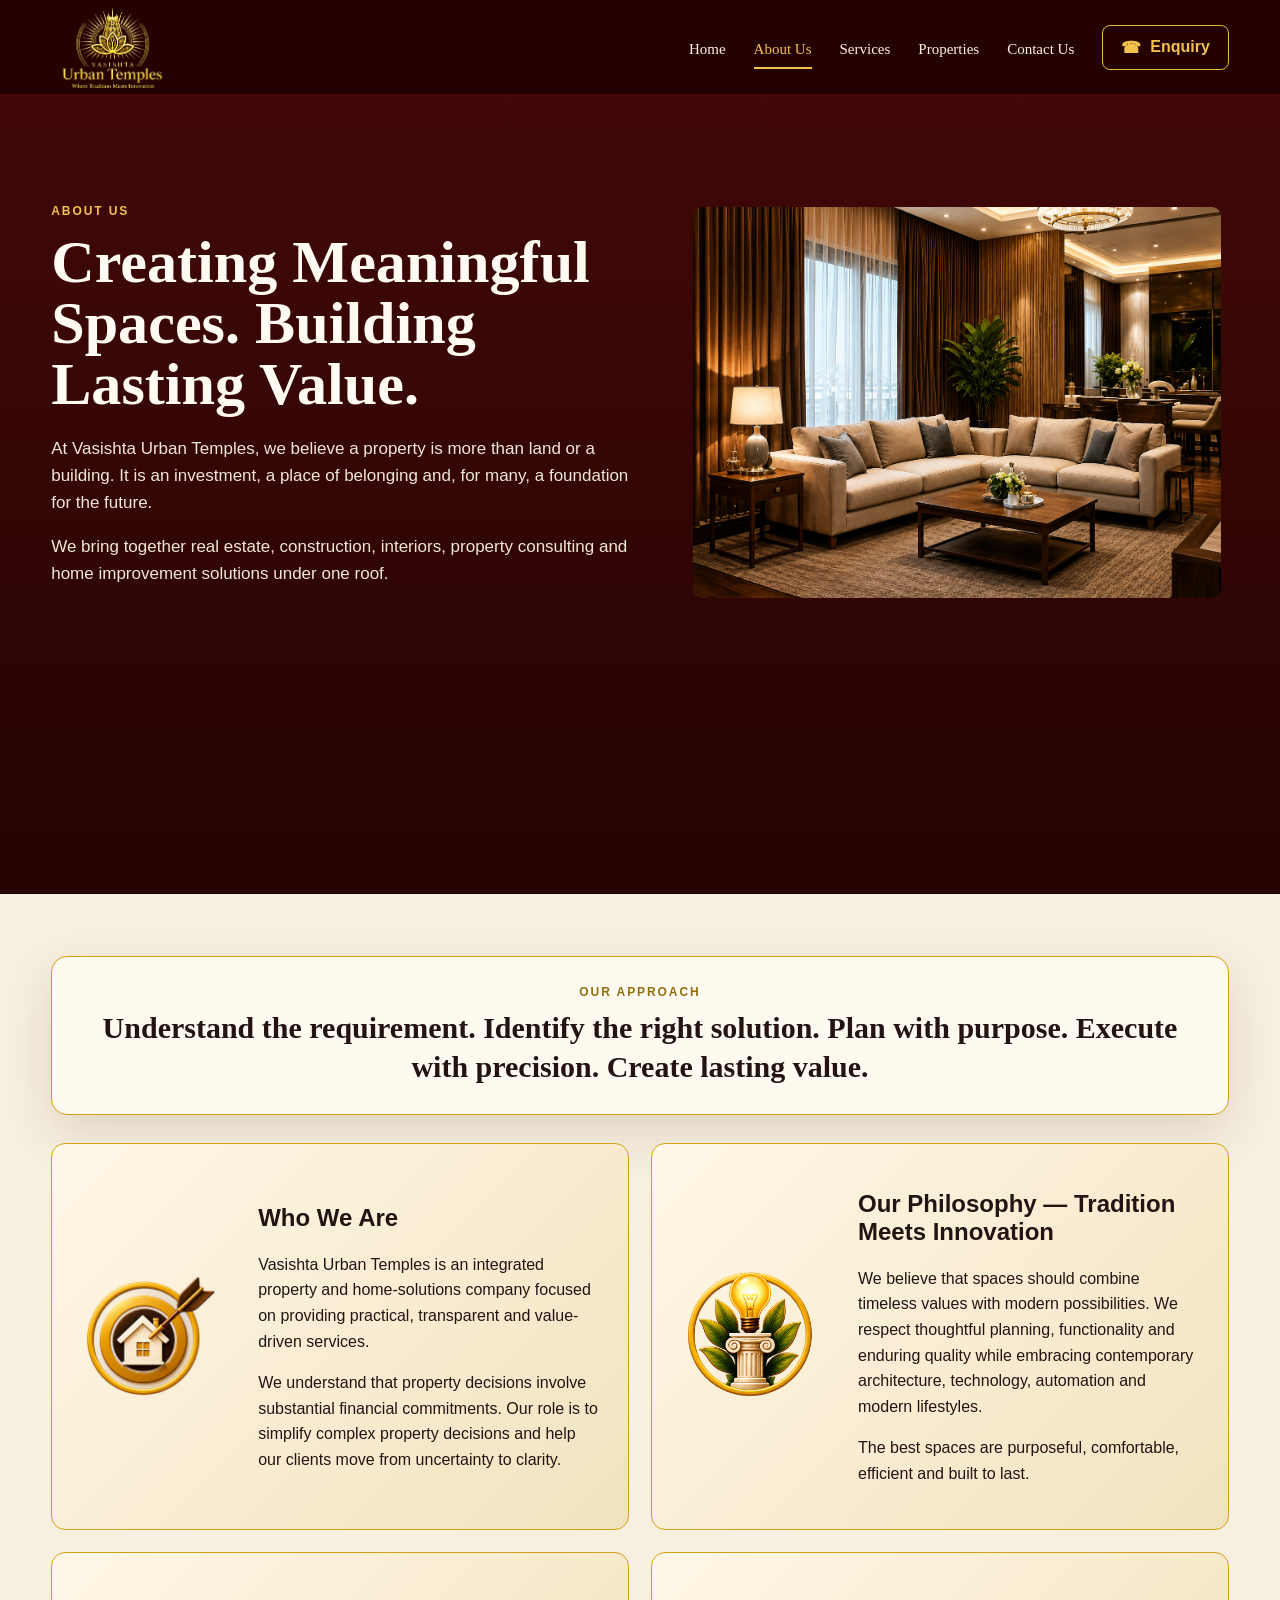
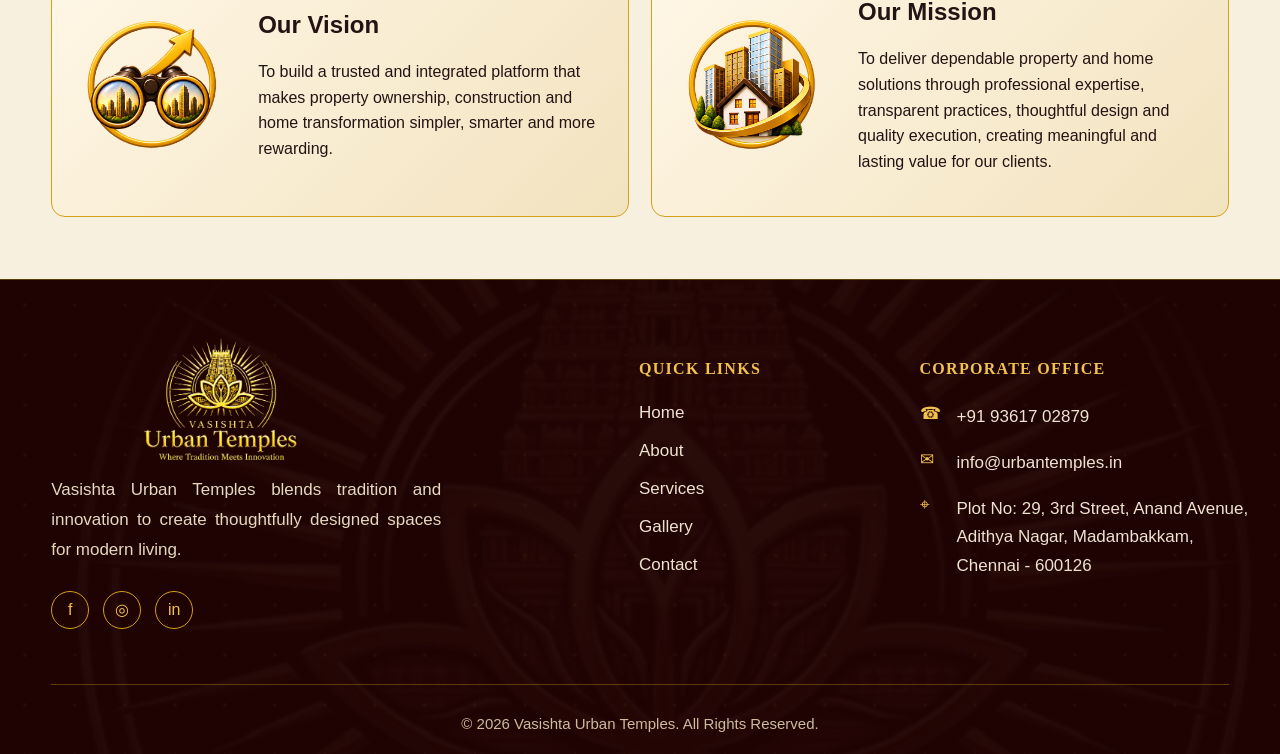
==== commit c4a05d45: "Image Resolution Updated" ====
--- a/about.html
+++ b/about.html
@@ -46,7 +46,7 @@
                     <p>We bring together real estate, construction, interiors, property consulting and home improvement
                         solutions under one roof.</p>
                 </div>
-                <div class="page-hero-image reveal"><img src="assets/about/interior.jpg"
+                <div class="page-hero-image reveal"><img src="assets/about/interior.png"
                         alt="Warm contemporary interior"></div>
             </div>
         </section>
--- a/css/style.css
+++ b/css/style.css
@@ -204,7 +204,7 @@
 .hero-image {
     position: absolute;
     inset: 0;
-    background: url("../assets/hero/hero-house.jpg") center right/cover no-repeat;
+    background: url("../assets/hero/hero-house1.png") center right/cover no-repeat;
 }
 
 .hero-overlay {
@@ -3778,3 +3778,16 @@
     
 }
 
+@media (min-width: 769px) {
+    .page-hero {
+        padding-top: 70px !important;
+    }
+}
+
+@media (min-width: 769px) {
+    .footer-logo {
+        display: block !important;
+        margin-left: auto !important;
+        margin-right: auto !important;
+    }
+}
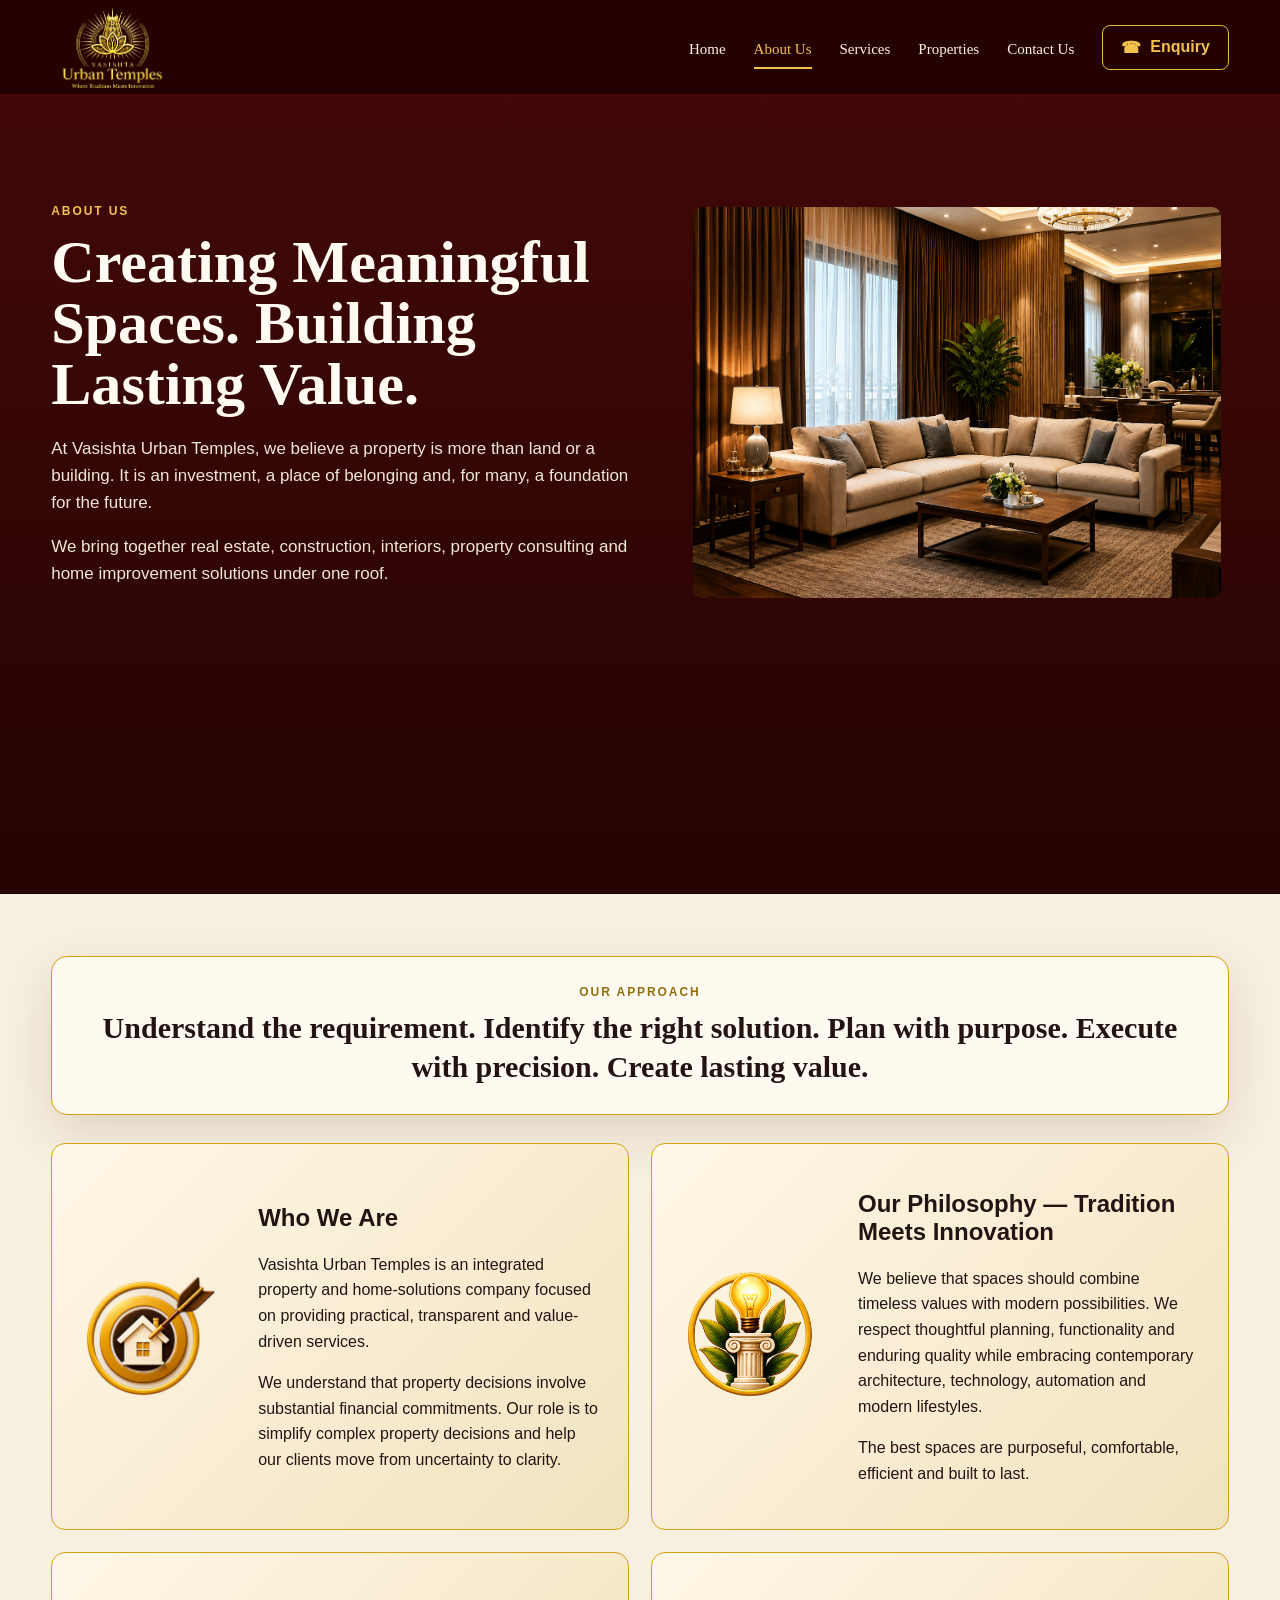
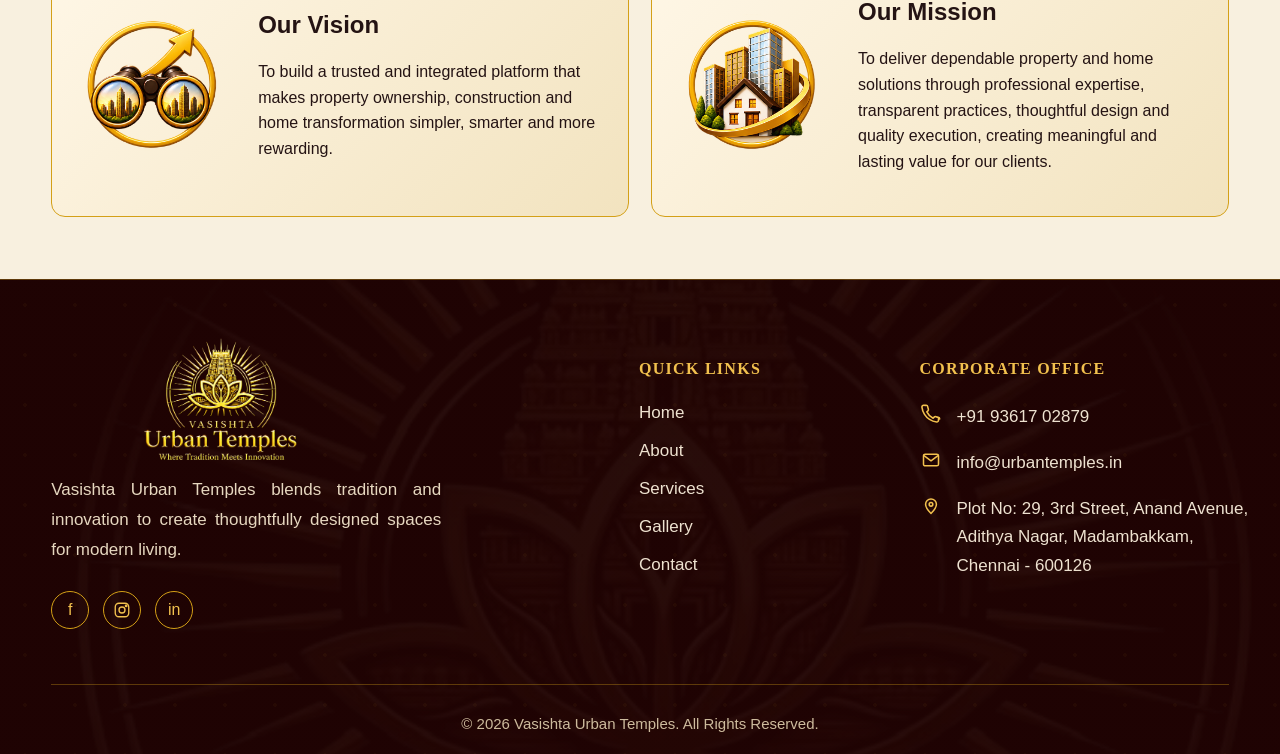
==== commit a5fbb22d: "updated" ====
--- a/about.html
+++ b/about.html
@@ -140,7 +140,7 @@
                 </div>
             </div>
         </section>
-        
+
         <!-- <section class="about-journey-section">
             <div class="container">
 
@@ -355,7 +355,13 @@
 
                 <div class="socials" aria-label="Social links">
                     <a href="#" aria-label="Facebook">f</a>
-                    <a href="#" aria-label="Instagram">◎</a>
+                    <a href="#" aria-label="Instagram" class="instagram-icon">
+                        <svg viewBox="0 0 24 24" aria-hidden="true">
+                            <rect x="3" y="3" width="18" height="18" rx="5"></rect>
+                            <circle cx="12" cy="12" r="4"></circle>
+                            <circle cx="17.5" cy="6.5" r="1"></circle>
+                        </svg>
+                    </a>
                     <a href="#" aria-label="LinkedIn">in</a>
                 </div>
 
@@ -384,17 +390,38 @@
                 <h4>CORPORATE OFFICE</h4>
 
                 <div class="footer-contact-item">
-                    <span>☎</span>
+                    <span class="footer-contact-icon phone-icon">
+                        <svg viewBox="0 0 24 24" aria-hidden="true">
+                            <path
+                                d="M21 16.5v3a2 2 0 0 1-2.2 2 19.8 19.8 0 0 1-8.6-3.1 19.4 19.4 0 0 1-6-6A19.8 19.8 0 0 1 1.1 3.8 2 2 0 0 1 3.1 1.6h3a2 2 0 0 1 2 1.7c.1 1 .4 1.9.7 2.8a2 2 0 0 1-.5 2.1L7 9.5a16 16 0 0 0 7.5 7.5l1.3-1.3a2 2 0 0 1 2.1-.5c.9.3 1.8.6 2.8.7a2 2 0 0 1 1.7 2.1Z"
+                                fill="none" stroke="currentColor" stroke-width="1.9" stroke-linecap="round"
+                                stroke-linejoin="round" />
+                        </svg>
+                    </span>
                     <p>+91 93617 02879</p>
                 </div>
 
                 <div class="footer-contact-item">
-                    <span>✉</span>
+                    <span class="footer-contact-icon email-icon">
+                        <svg viewBox="0 0 24 24" aria-hidden="true">
+                            <rect x="3" y="5" width="18" height="14" rx="2" fill="none" stroke="currentColor"
+                                stroke-width="1.8" />
+                            <path d="m4 7 8 6 8-6" fill="none" stroke="currentColor" stroke-width="1.8"
+                                stroke-linecap="round" stroke-linejoin="round" />
+                        </svg>
+                    </span>
                     <p>info@urbantemples.in</p>
                 </div>
 
                 <div class="footer-contact-item">
-                    <span>⌖</span>
+                    <span class="footer-contact-icon location-icon">
+                        <svg viewBox="0 0 24 24" aria-hidden="true">
+                            <path d="M12 21s6.5-6.2 6.5-11A6.5 6.5 0 0 0 5.5 10C5.5 14.8 12 21 12 21Z" fill="none"
+                                stroke="currentColor" stroke-width="1.8" stroke-linecap="round"
+                                stroke-linejoin="round" />
+                            <circle cx="12" cy="10" r="2.2" fill="none" stroke="currentColor" stroke-width="1.8" />
+                        </svg>
+                    </span>
                     <p>
                         Plot No: 29, 3rd Street, Anand Avenue,<br>
                         Adithya Nagar, Madambakkam,<br>
--- a/css/style.css
+++ b/css/style.css
@@ -3790,4 +3790,51 @@
         margin-left: auto !important;
         margin-right: auto !important;
     }
+}
+
+.instagram-icon {
+    display: inline-flex;
+    align-items: center;
+    justify-content: center;
+}
+
+.instagram-icon svg {
+    width: 20px;
+    height: 20px;
+    fill: currentColor;
+}
+
+.footer-contact-icon {
+    width: 22px;
+    height: 22px;
+
+    display: inline-flex;
+    align-items: center;
+    justify-content: center;
+
+    flex: 0 0 22px;
+
+    color: var(--gold-2);
+}
+
+.footer-contact-icon svg {
+    width: 20px;
+    height: 20px;
+    display: block;
+}
+
+.contact-icon {
+    width: 22px;
+    height: 22px;
+    display: inline-flex;
+    align-items: center;
+    justify-content: center;
+    flex: 0 0 22px;
+    color: var(--gold-2);
+}
+
+.contact-icon svg {
+    width: 20px;
+    height: 20px;
+    display: block;
 }
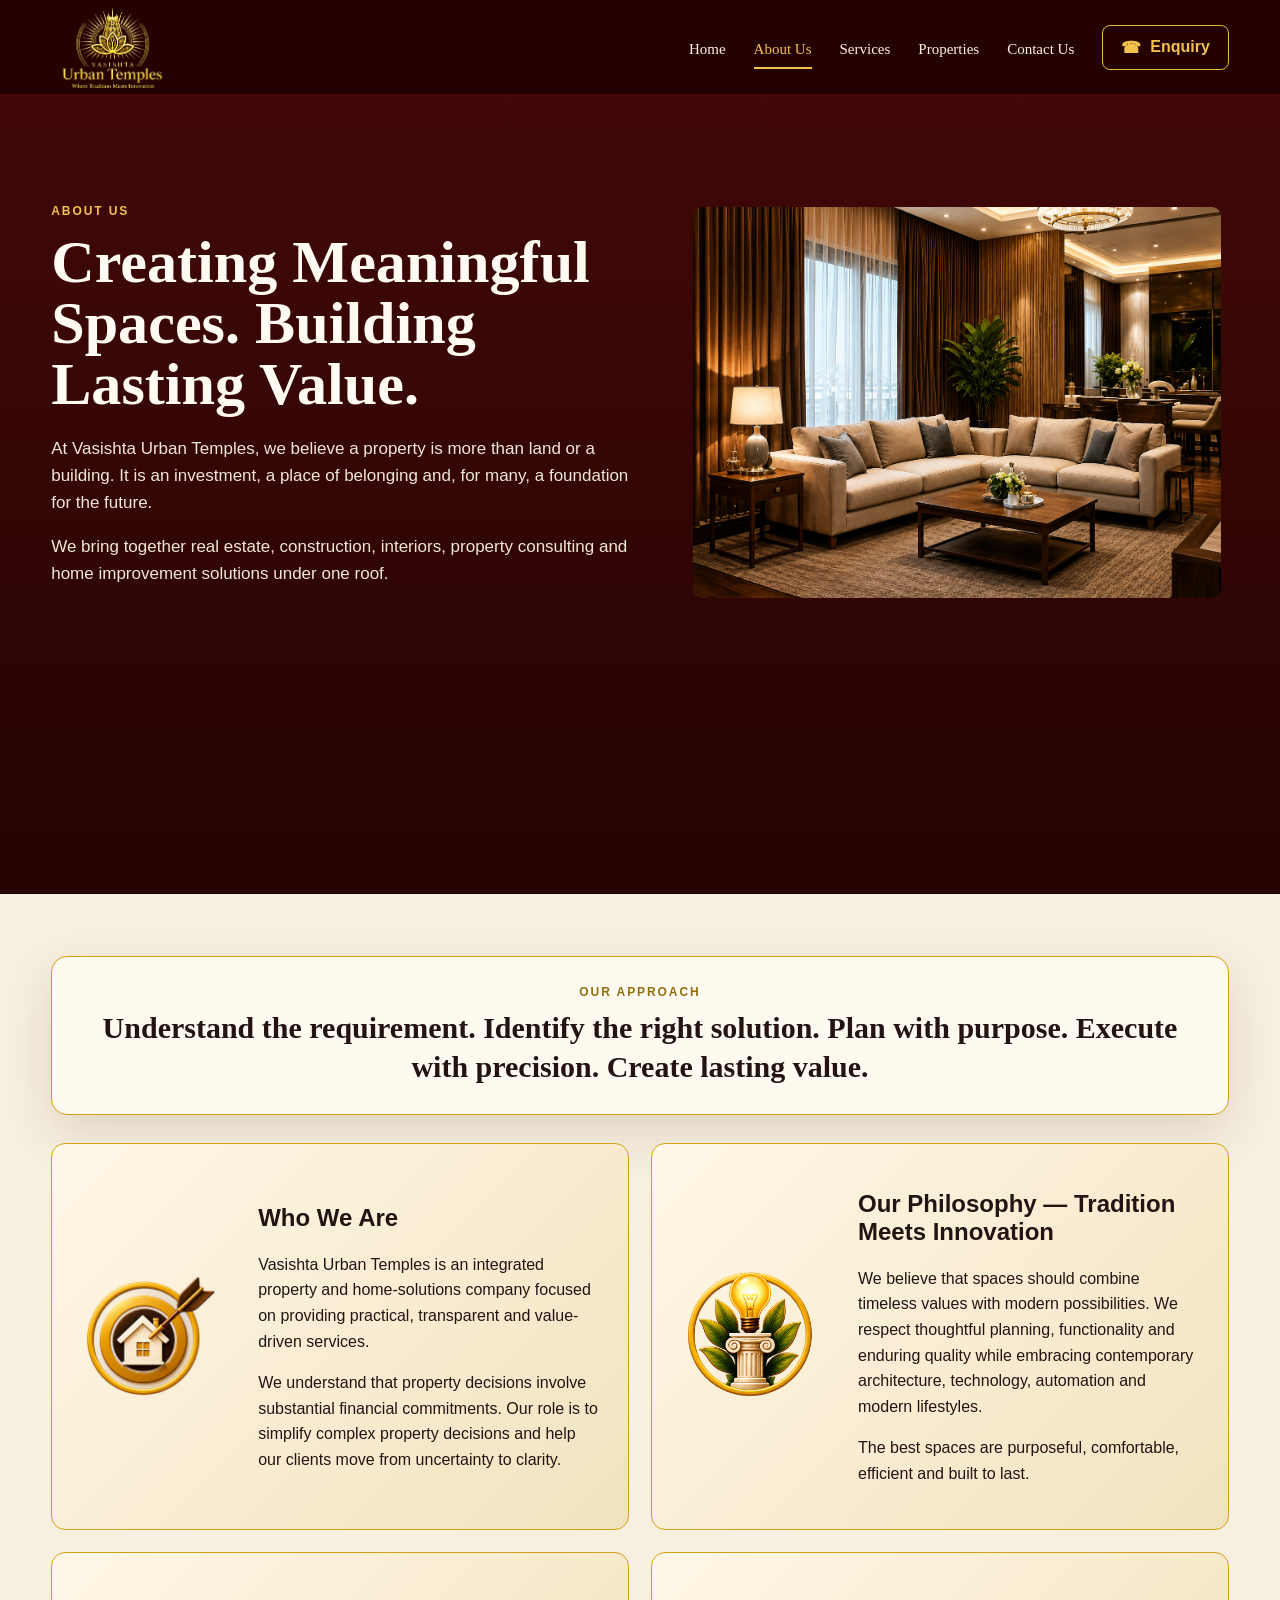
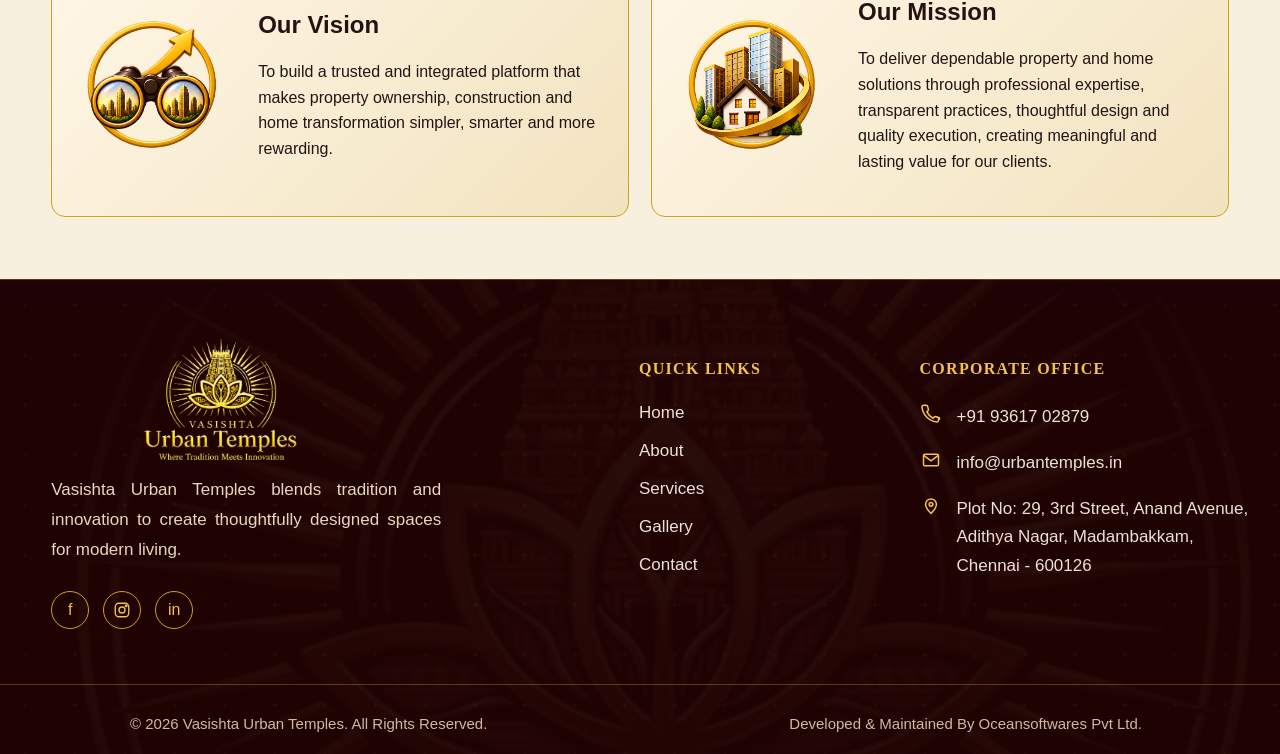
==== commit d8bce898: "Updated" ====
--- a/about.html
+++ b/about.html
@@ -441,6 +441,10 @@
                 © 2026 Vasishta Urban Temples. All Rights Reserved.
             </span>
 
+            <span class="footer-developer">
+                Developed &amp; Maintained By Oceansoftwares Pvt Ltd.
+            </span>
+
         </div>
 
     </footer>
--- a/css/style.css
+++ b/css/style.css
@@ -3837,4 +3837,44 @@
     width: 20px;
     height: 20px;
     display: block;
+}
+
+@media (min-width: 769px) {
+
+    .footer-bottom {
+        width: 100% !important;
+        display: flex !important;
+        justify-content: space-between !important;
+        align-items: center !important;
+        text-align: left !important;
+
+        padding-left: 130px !important;
+        padding-right: 138px !important;
+        box-sizing: border-box !important;
+    }
+
+    .footer-copyright {
+        text-align: left !important;
+    }
+
+    .footer-developer {
+        text-align: right !important;
+    }
+}
+
+@media (max-width: 768px) {
+
+    .footer-bottom {
+        display: flex !important;
+        flex-direction: column !important;
+        align-items: center !important;
+        gap: 12px !important;
+        text-align: center !important;
+    }
+
+    .footer-copyright,
+    .footer-developer {
+        display: block !important;
+        margin: 0 !important;
+    }
 }
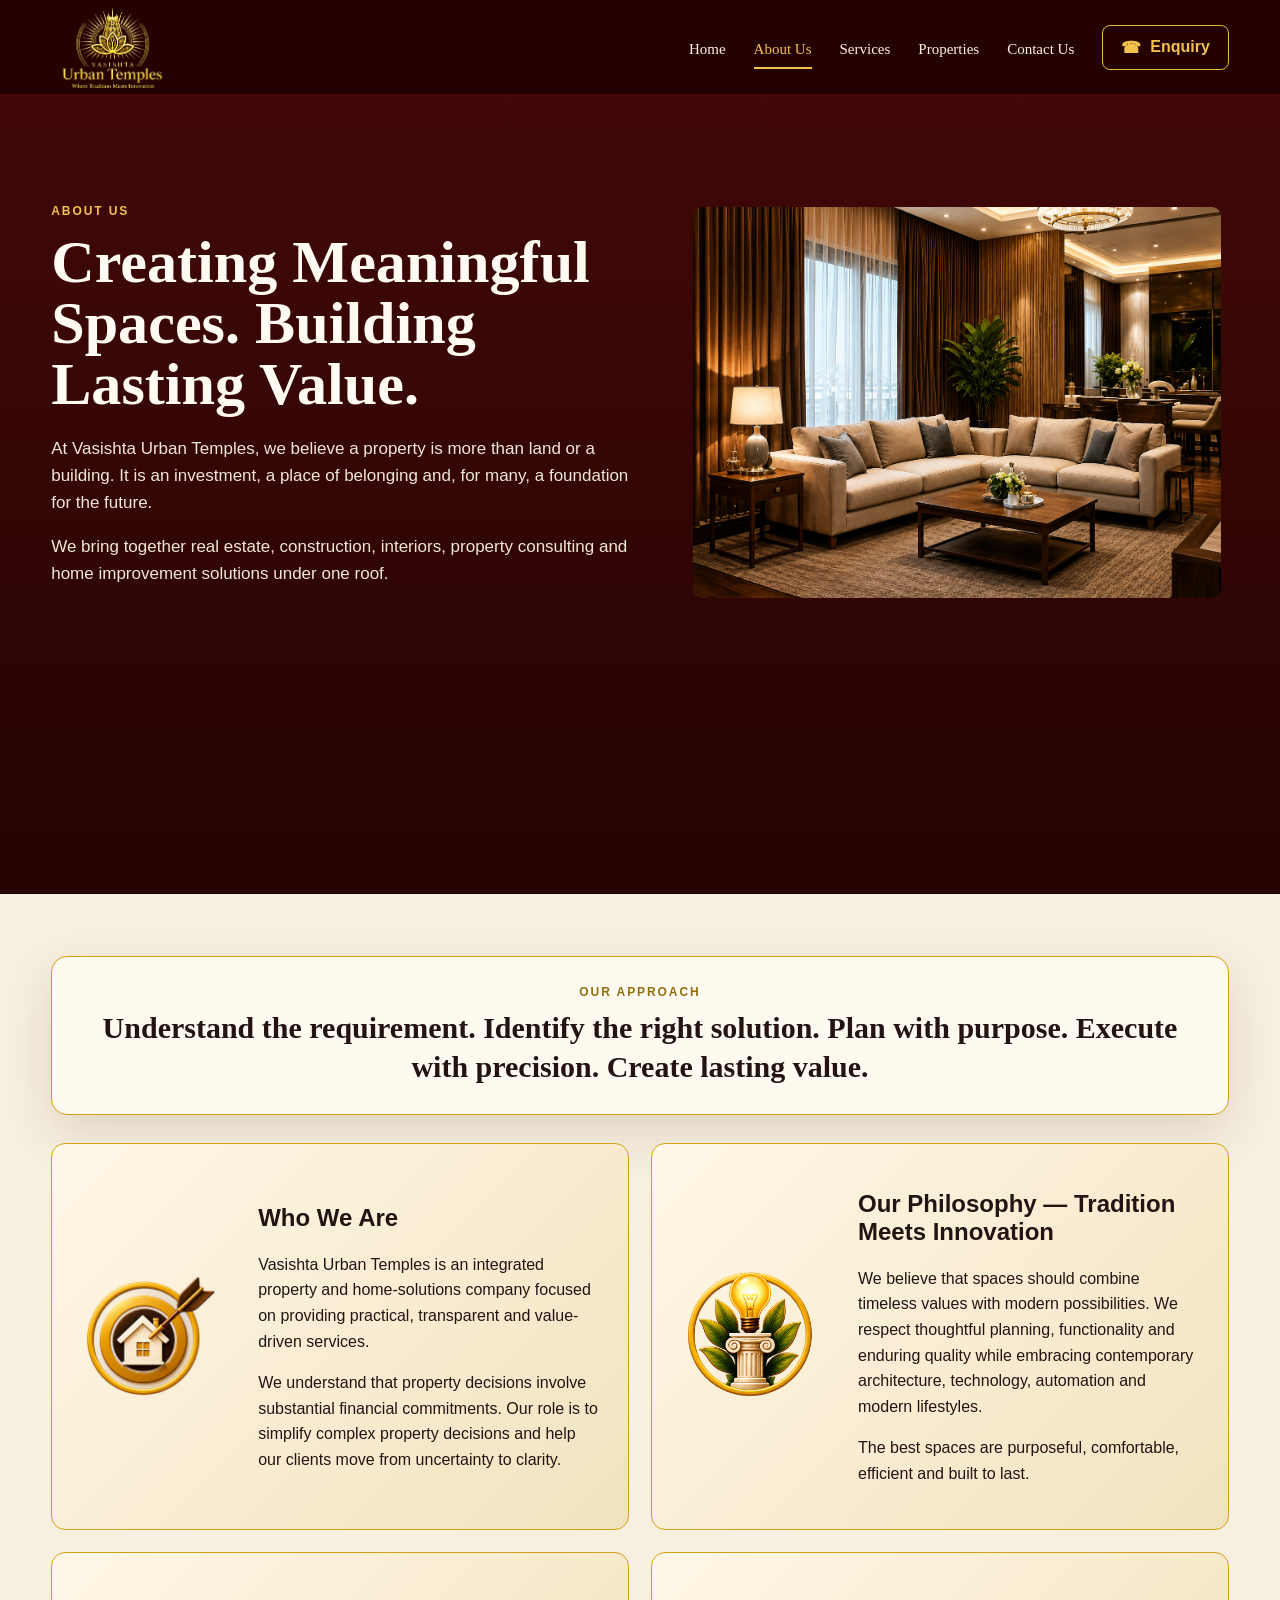
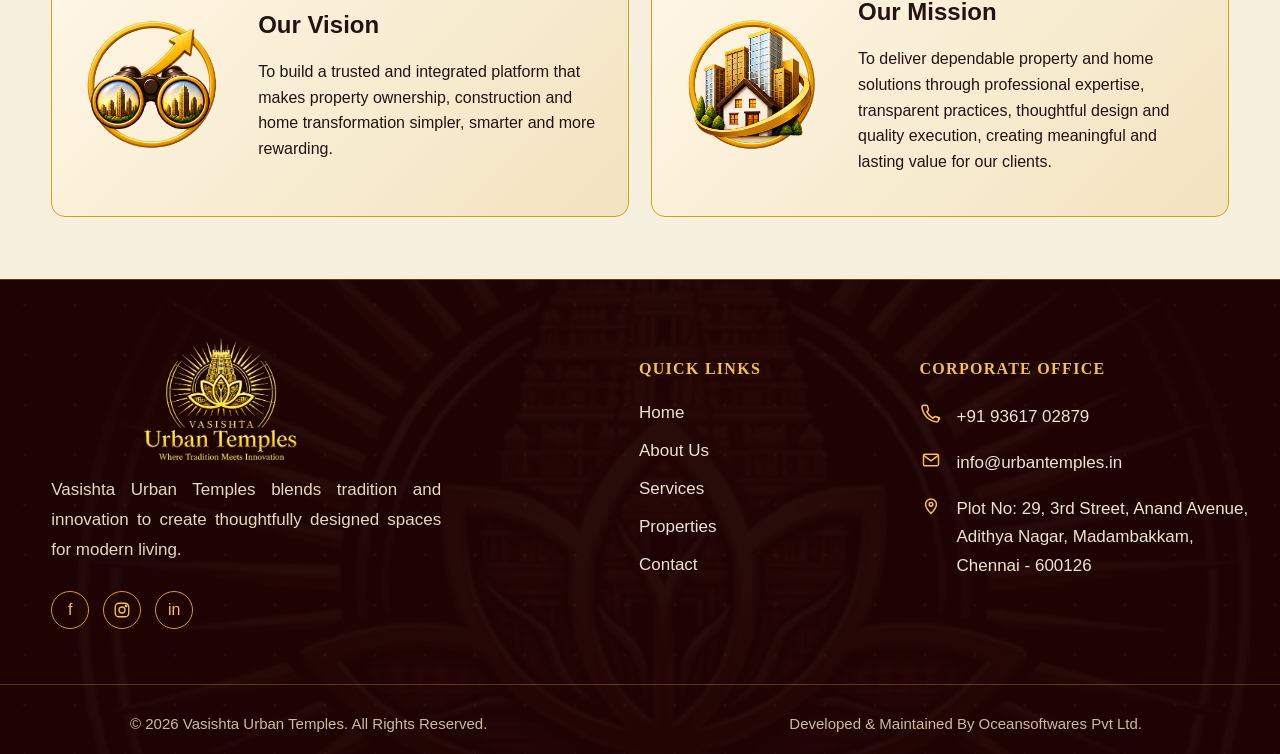
==== commit b2e150bf: "Updated" ====
--- a/about.html
+++ b/about.html
@@ -375,9 +375,9 @@
 
                 <div class="footer-links">
                     <a href="index.html">Home</a>
-                    <a href="about.html">About</a>
+                    <a href="about.html">About Us</a>
                     <a href="services.html">Services</a>
-                    <a href="properties.html">Gallery</a>
+                    <a href="properties.html">Properties</a>
                     <a href="contact.html">Contact</a>
                 </div>
 
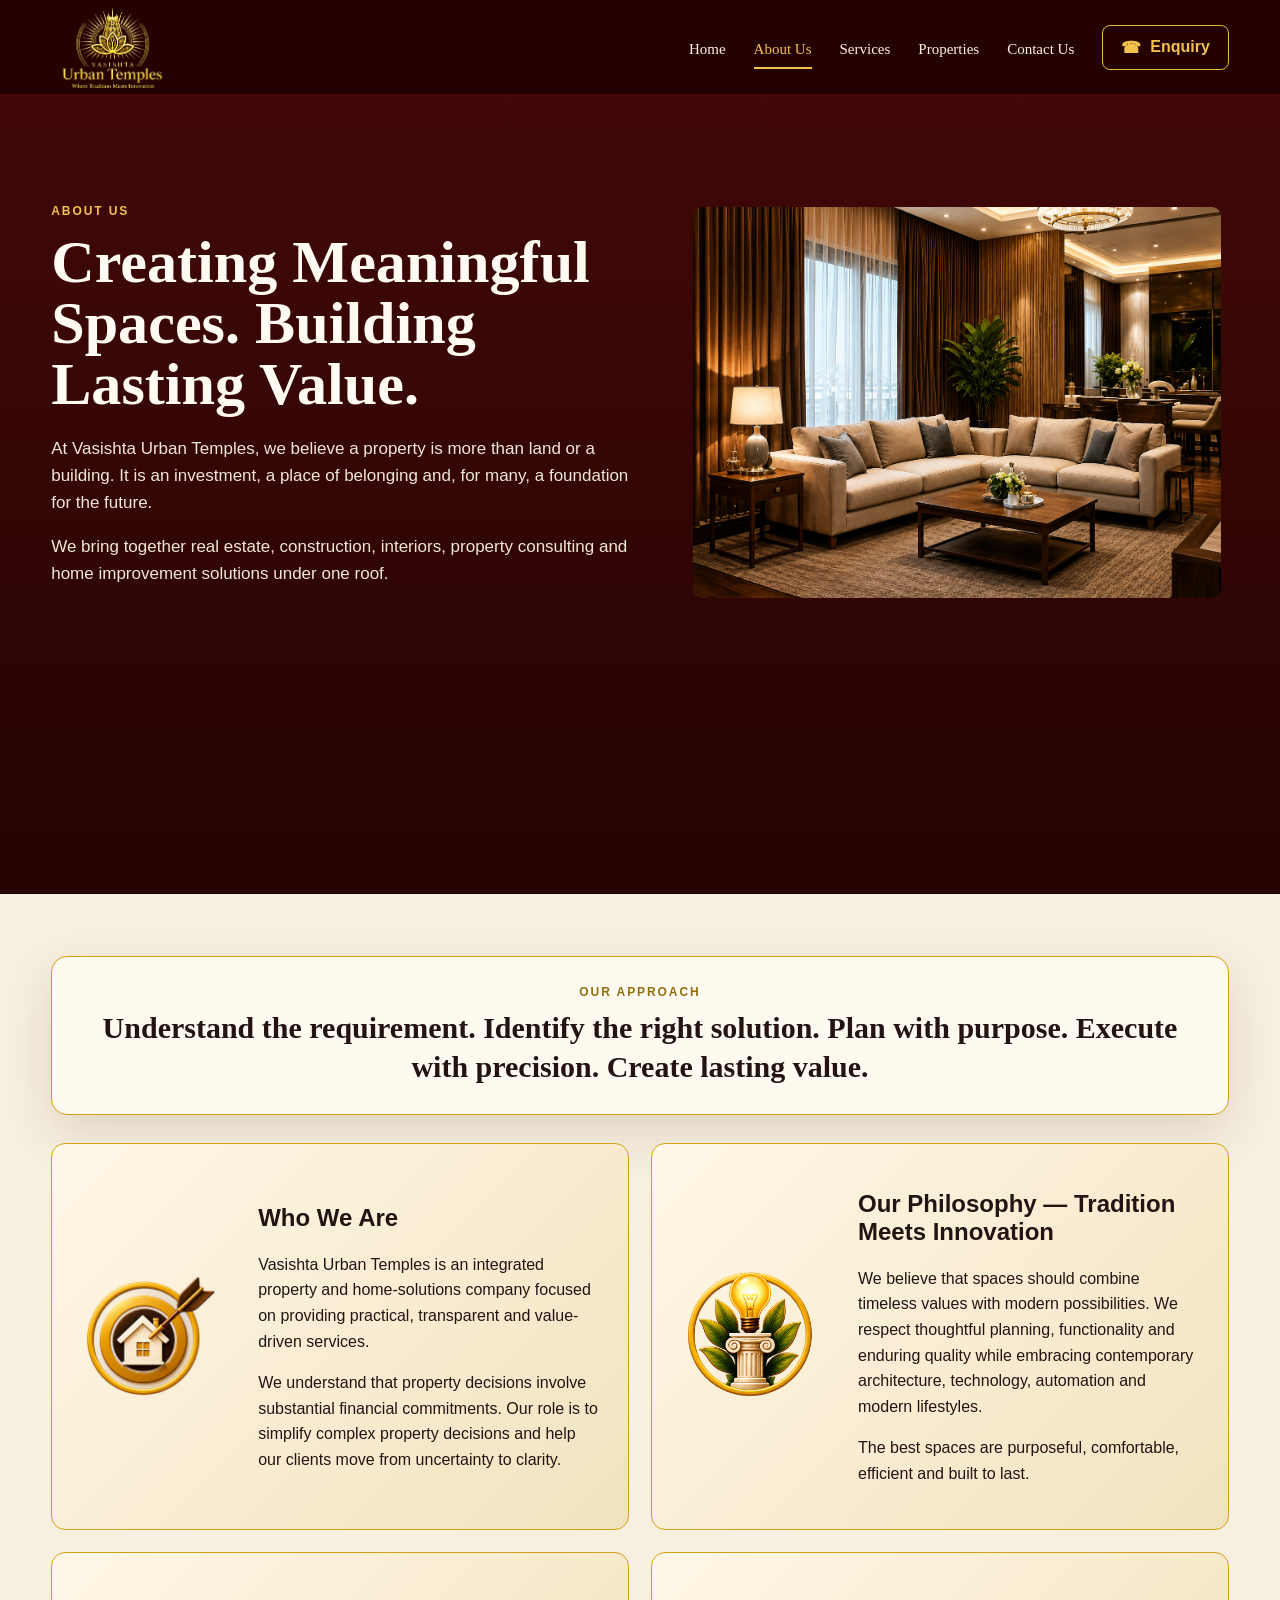
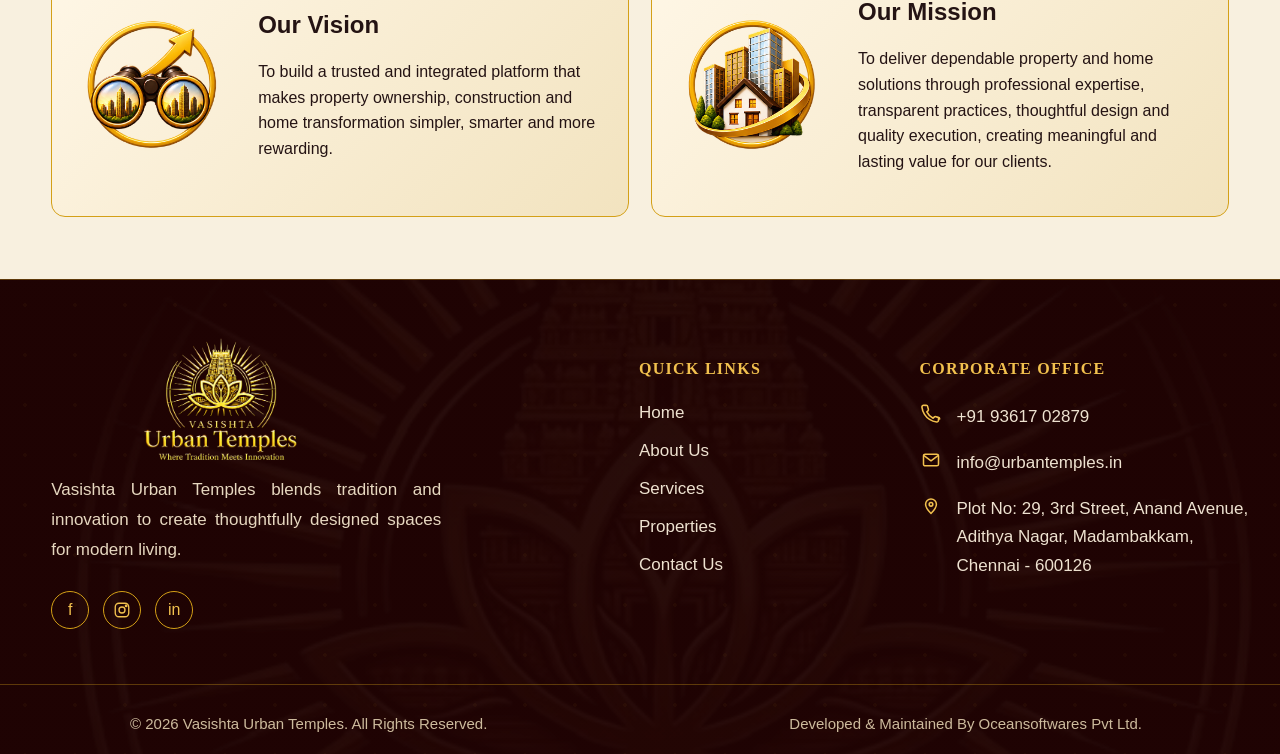
==== commit ffc9cb04: "Updated Contact-Us" ====
--- a/about.html
+++ b/about.html
@@ -378,7 +378,7 @@
                     <a href="about.html">About Us</a>
                     <a href="services.html">Services</a>
                     <a href="properties.html">Properties</a>
-                    <a href="contact.html">Contact</a>
+                    <a href="contact.html">Contact Us</a>
                 </div>
 
             </div>
